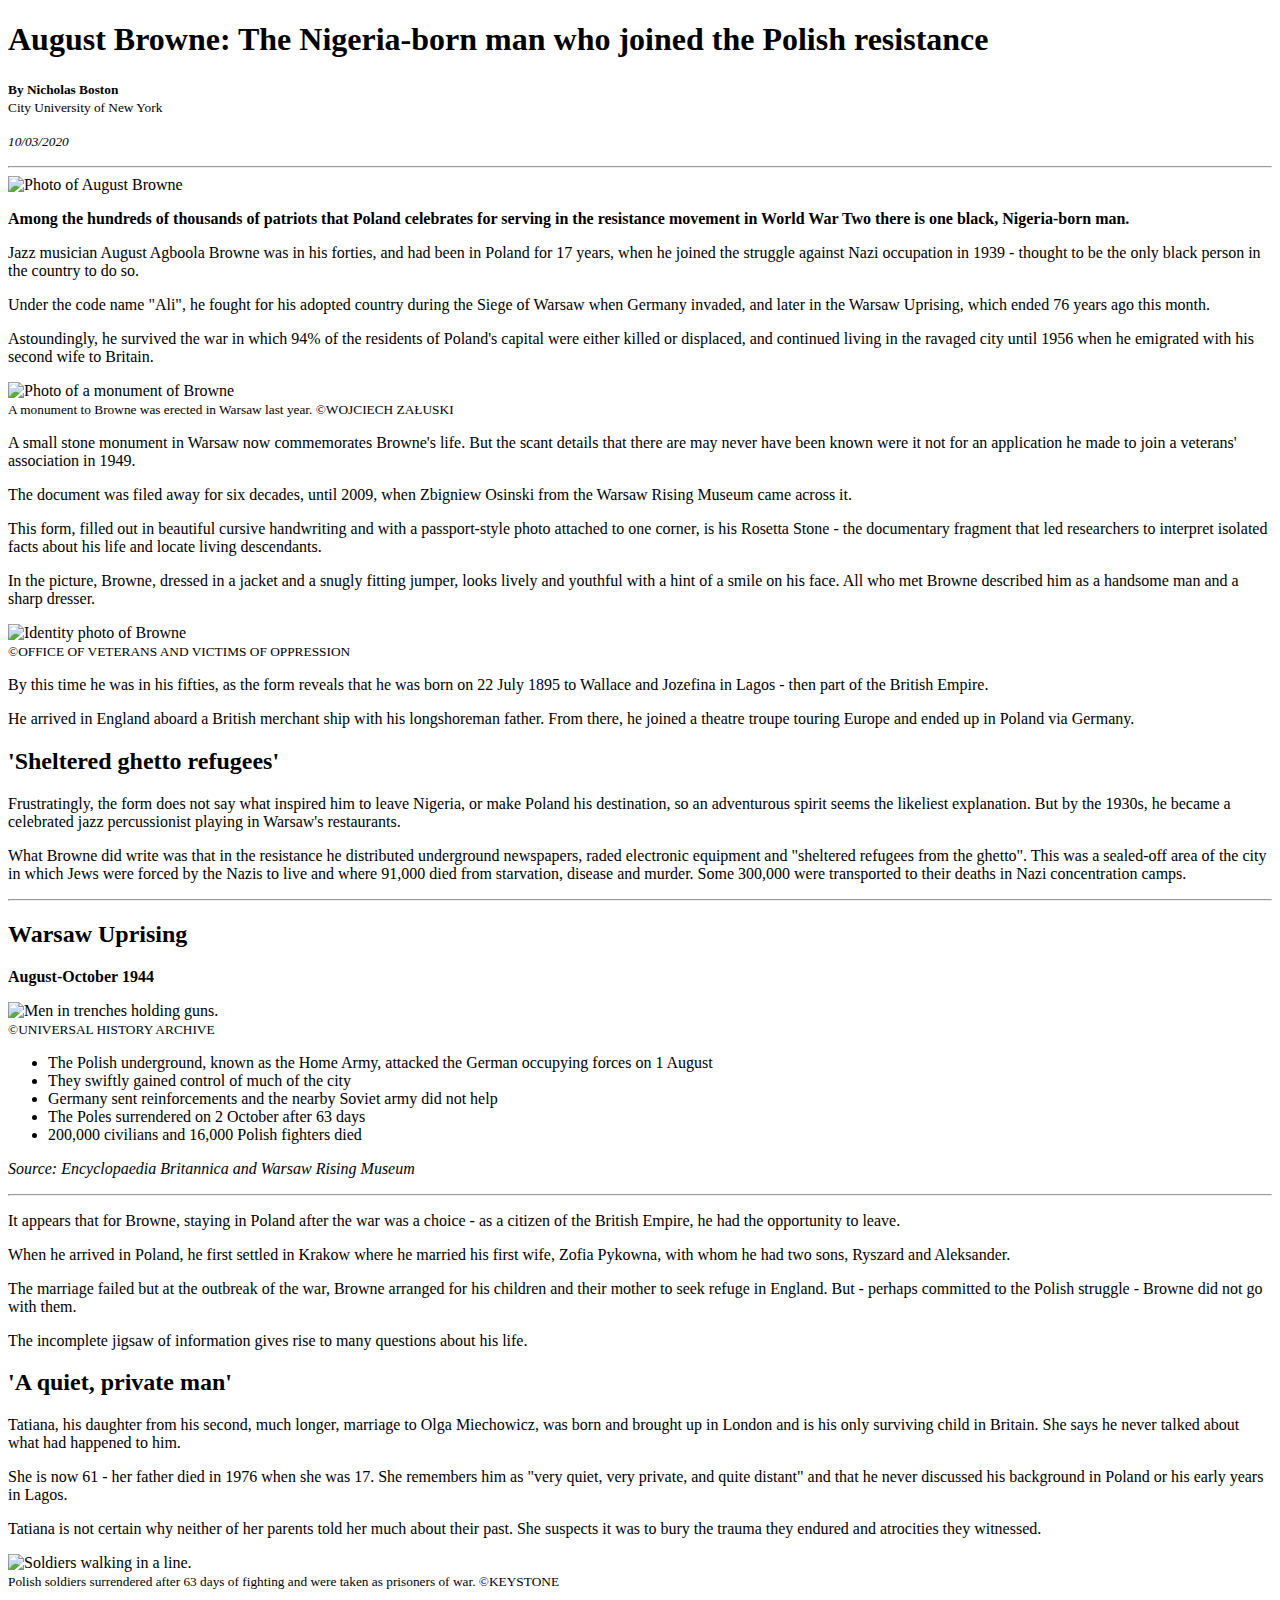
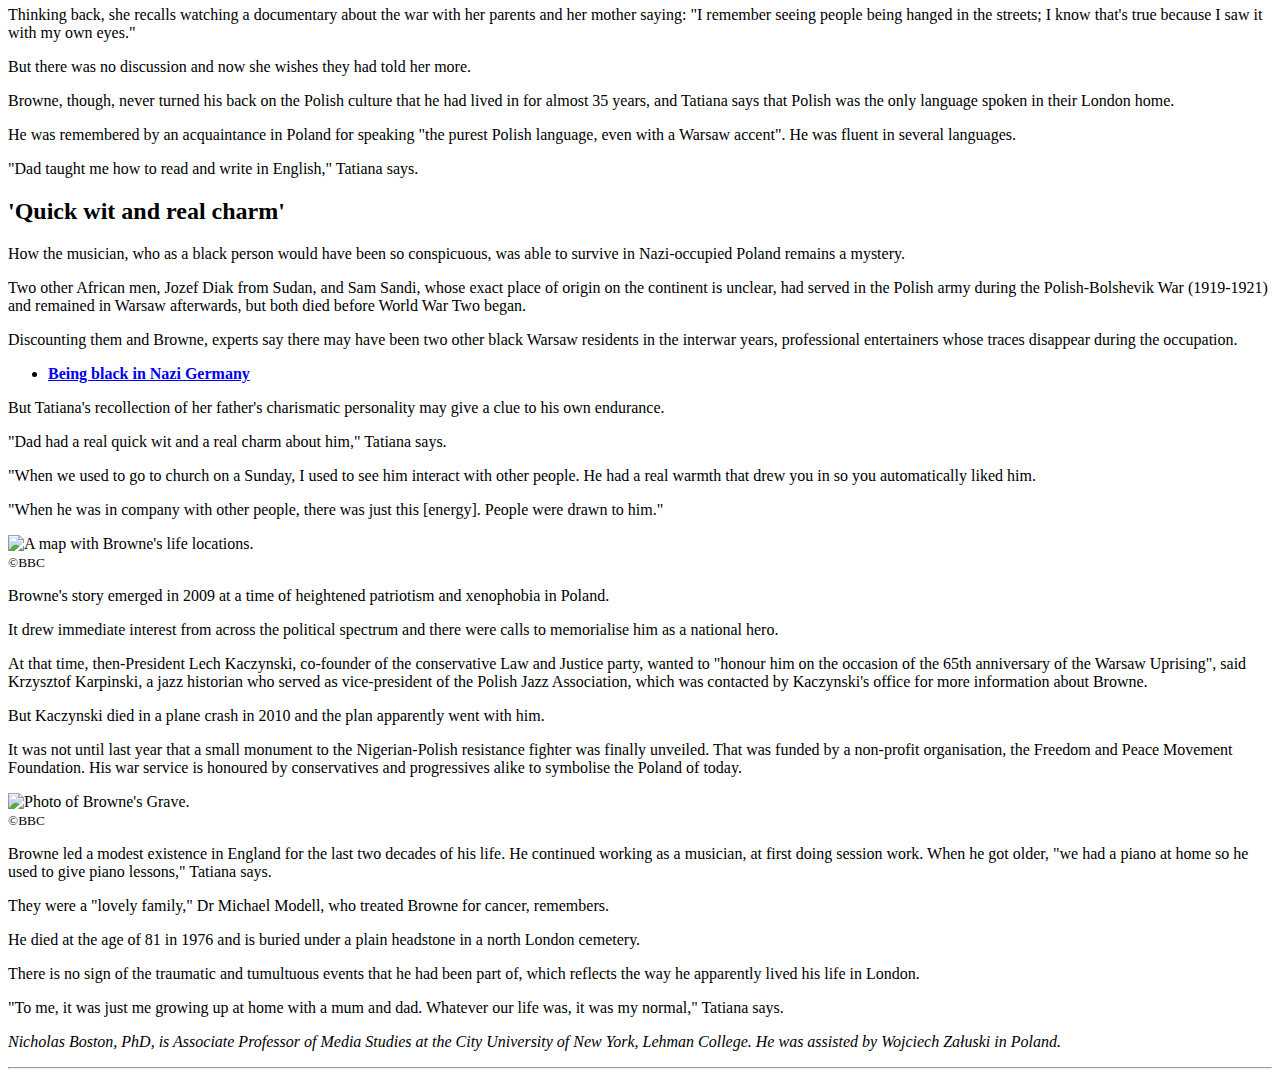
==== index.html @ f8c53f20 "Date added, indentation corrected" ====
<!DOCTYPE html>
<html lang="en">
<head>
    <meta charset="UTF-8">
    <meta name="viewport" content="width=device-width, initial-scale=1.0">
    <title>August Browne: The Nigeria-born man who joined the Polish resistance</title>
    <!--News Link: https://www.bbc.com/news/world-africa-54337607 -->
</head>
<body>
    <div>
        <h1>August Browne: The Nigeria-born man who joined the Polish resistance</h1>
        <small><b>By Nicholas Boston</b></small><br>
        <small>City University of New York</small>
        <p><small><i>10/03/2020</i></small></p>
    </div>
    <hr>
    <div>
        <img src="https://ichef.bbci.co.uk/news/800/cpsprodpb/BF1A/production/_114722984_brownesuit.jpg" alt="Photo of August Browne">
        <p><b>Among the hundreds of thousands of patriots that Poland celebrates for serving in the resistance
            movement in World War Two there is one black, Nigeria-born man.</b></p>
        <p>Jazz musician August Agboola Browne was in his forties, and had been in Poland for 17 years, 
            when he joined the struggle against Nazi occupation in 1939 - thought to be the only black person 
            in the country to do so.</p>
        <p>Under the code name "Ali", he fought for his adopted country during the Siege of Warsaw when 
            Germany invaded, and later in the Warsaw Uprising, which ended 76 years ago this month.</p>
        <p>Astoundingly, he survived the war in which 94% of the residents of Poland's capital were either 
            killed or displaced, and continued living in the ravaged city until 1956 when he emigrated with 
            his second wife to Britain.</p>
        <img src="https://ichef.bbci.co.uk/news/800/cpsprodpb/8626/production/_114724343_monument.jpg" alt="Photo of a monument of Browne"><br>
        <small>A monument to Browne was erected in Warsaw last year. &copy;WOJCIECH ZAŁUSKI</small>
        <p>A small stone monument in Warsaw now commemorates Browne's life. But the scant details that 
            there are may never have been known were it not for an application he made to join a veterans' 
            association in 1949.</p>
        <p>The document was filed away for six decades, until 2009, when Zbigniew Osinski from the Warsaw 
            Rising Museum came across it.</p>
        <p>This form, filled out in beautiful cursive handwriting and with a passport-style photo attached 
            to one corner, is his Rosetta Stone - the documentary fragment that led researchers to 
            interpret isolated facts about his life and locate living descendants.</p>
        <p>In the picture, Browne, dressed in a jacket and a snugly fitting jumper, looks lively and 
            youthful with a hint of a smile on his face. All who met Browne described him as a handsome 
            man and a sharp dresser.</p>
        <img src="https://ichef.bbci.co.uk/news/800/cpsprodpb/26C2/production/_114722990_bookercomp2.jpg" alt="Identity photo of Browne"><br>
        <small>&copy;OFFICE OF VETERANS AND VICTIMS OF OPPRESSION</small>
        <p>By this time he was in his fifties, as the form reveals that he was born on 22 July 1895 
            to Wallace and Jozefina in Lagos - then part of the British Empire.</p>
        <p>He arrived in England aboard a British merchant ship with his longshoreman father. From there, 
            he joined a theatre troupe touring Europe and ended up in Poland via Germany.</p>
    </div>
    <div>
        <h2>'Sheltered ghetto refugees'</h2>
        <p>Frustratingly, the form does not say what inspired him to leave Nigeria, or make Poland 
            his destination, so an adventurous spirit seems the likeliest explanation. But by the 1930s, 
            he became a celebrated jazz percussionist playing in Warsaw's restaurants.</p>
        <p>What Browne did write was that in the resistance he distributed underground newspapers, 
            raded electronic equipment and "sheltered refugees from the ghetto". This was a sealed-off 
            area of the city in which Jews were forced by the Nazis to live and where 91,000 died from 
            starvation, disease and murder. Some 300,000 were transported to their deaths in Nazi 
            concentration camps.</p>
        <hr>
        <div>
            <h2>Warsaw Uprising</h2>
            <p><b>August-October 1944</b></p>
            <img src="https://ichef.bbci.co.uk/news/800/cpsprodpb/FB56/production/_114724346_gettyimages-590677261.jpg" alt="Men in trenches holding guns."><br>
            <small>&copy;UNIVERSAL HISTORY ARCHIVE</small>
            <ul>
                <li>The Polish underground, known as the Home Army, attacked the German occupying forces on 1 August</li>
                <li>They swiftly gained control of much of the city</li>
                <li>Germany sent reinforcements and the nearby Soviet army did not help</li>
                <li>The Poles surrendered on 2 October after 63 days</li>
                <li>200,000 civilians and 16,000 Polish fighters died</li>
            </ul>
            <p><i>Source: Encyclopaedia Britannica and Warsaw Rising Museum</i></p>
        </div>
        <hr>
        <p>It appears that for Browne, staying in Poland after the war was a choice - as a citizen of 
            the British Empire, he had the opportunity to leave.</p>
        <p>When he arrived in Poland, he first settled in Krakow where he married his first wife, 
            Zofia Pykowna, with whom he had two sons, Ryszard and Aleksander.</p>
        <p>The marriage failed but at the outbreak of the war, Browne arranged for his children and 
            their mother to seek refuge in England. But - perhaps committed to the Polish struggle - 
            Browne did not go with them.</p>
        <p>The incomplete jigsaw of information gives rise to many questions about his life.</p>
    </div>
    <div>
        <h2>'A quiet, private man'</h2>
        <p>Tatiana, his daughter from his second, much longer, marriage to Olga Miechowicz, was born 
            and brought up in London and is his only surviving child in Britain. She says he never 
            talked about what had happened to him.</p>
        <p>She is now 61 - her father died in 1976 when she was 17. She remembers him as "very quiet, 
            very private, and quite distant" and that he never discussed his background in Poland or 
            his early years in Lagos.</p>
        <p>Tatiana is not certain why neither of her parents told her much about their past. She 
            suspects it was to bury the trauma they endured and atrocities they witnessed.</p>
        <img src="https://ichef.bbci.co.uk/news/800/cpsprodpb/8AB4/production/_114680553_gettyimages-3276496.jpg" alt="Soldiers walking in a line."><br>
        <small>Polish soldiers surrendered after 63 days of fighting and were taken as prisoners of war. &copy;KEYSTONE</small>
        <p>Thinking back, she recalls watching a documentary about the war with her parents and her 
            mother saying: "I remember seeing people being hanged in the streets; I know that's true 
            because I saw it with my own eyes."</p>
        <p>But there was no discussion and now she wishes they had told her more.</p>
        <p>Browne, though, never turned his back on the Polish culture that he had lived in for almost 
            35 years, and Tatiana says that Polish was the only language spoken in their London home.</p>
        <p>He was remembered by an acquaintance in Poland for speaking "the purest Polish language, even 
            with a Warsaw accent". He was fluent in several languages.</p>
        <p>"Dad taught me how to read and write in English," Tatiana says.</p>
    </div>
    <div>
        <h2>'Quick wit and real charm'</h2>
        <p>How the musician, who as a black person would have been so conspicuous, was able to survive in 
            Nazi-occupied Poland remains a mystery.</p>
        <p>Two other African men, Jozef Diak from Sudan, and Sam Sandi, whose exact place of origin on 
            the continent is unclear, had served in the Polish army during the Polish-Bolshevik War 
            (1919-1921) and remained in Warsaw afterwards, but both died before World War Two began.</p>
        <p>Discounting them and Browne, experts say there may have been two other black Warsaw 
            residents in the interwar years, professional entertainers whose traces disappear during 
            the occupation.</p>
        <ul>
            <li><a href="https://www.bbc.co.uk/news/world-africa-48273570" target="_blank"><b>Being black in Nazi Germany</b></a></li>
        </ul>
        <p>But Tatiana's recollection of her father's charismatic personality may give a clue to his 
            own endurance.</p>
        <p>"Dad had a real quick wit and a real charm about him," Tatiana says.</p>
        <p>"When we used to go to church on a Sunday, I used to see him interact with other people. 
            He had a real warmth that drew you in so you automatically liked him.</p>
        <p>"When he was in company with other people, there was just this [energy]. People were 
            drawn to him."</p>
        <img src="https://ichef.bbci.co.uk/news/800/cpsprodpb/A7D2/production/_114726924_august_agboola_640-nc.png" alt="A map with Browne's life locations."><br>
        <small>&copy;BBC</small>
        <p>Browne's story emerged in 2009 at a time of heightened patriotism and xenophobia in Poland.</p>
        <p>It drew immediate interest from across the political spectrum and there were calls to 
            memorialise him as a national hero.</p>
        <p>At that time, then-President Lech Kaczynski, co-founder of the conservative Law and Justice 
            party, wanted to "honour him on the occasion of the 65th anniversary of the Warsaw Uprising", 
            said Krzysztof Karpinski, a jazz historian who served as vice-president of the Polish Jazz 
            Association, which was contacted by Kaczynski's office for more information about Browne.</p>
        <p>But Kaczynski died in a plane crash in 2010 and the plan apparently went with him.</p>
        <p>It was not until last year that a small monument to the Nigerian-Polish resistance fighter 
            was finally unveiled. That was funded by a non-profit organisation, the Freedom and Peace 
            Movement Foundation. His war service is honoured by conservatives and progressives alike to 
            symbolise the Poland of today.</p>
        <img src="https://ichef.bbci.co.uk/news/800/cpsprodpb/14976/production/_114724348_20200930_111201.jpg" alt="Photo of Browne's Grave."><br>
        <small>&copy;BBC</small>
        <p>Browne led a modest existence in England for the last two decades of his life. He continued 
            working as a musician, at first doing session work. When he got older, "we had a piano at 
            home so he used to give piano lessons," Tatiana says.</p>
        <p>They were a "lovely family," Dr Michael Modell, who treated Browne for cancer, remembers.</p>
        <p>He died at the age of 81 in 1976 and is buried under a plain headstone in a north London 
            cemetery.</p>
        <p>There is no sign of the traumatic and tumultuous events that he had been part of, which 
            reflects the way he apparently lived his life in London.</p>
        <p>"To me, it was just me growing up at home with a mum and dad. Whatever our life was, 
            it was my normal," Tatiana says.</p>
    </div>
    <div>
        <p><i>Nicholas Boston, PhD, is Associate Professor of Media Studies at the City University of 
            New York, Lehman College. He was assisted by Wojciech Załuski in Poland.</i></p>
    </div>
    <hr>
</body>
</html>
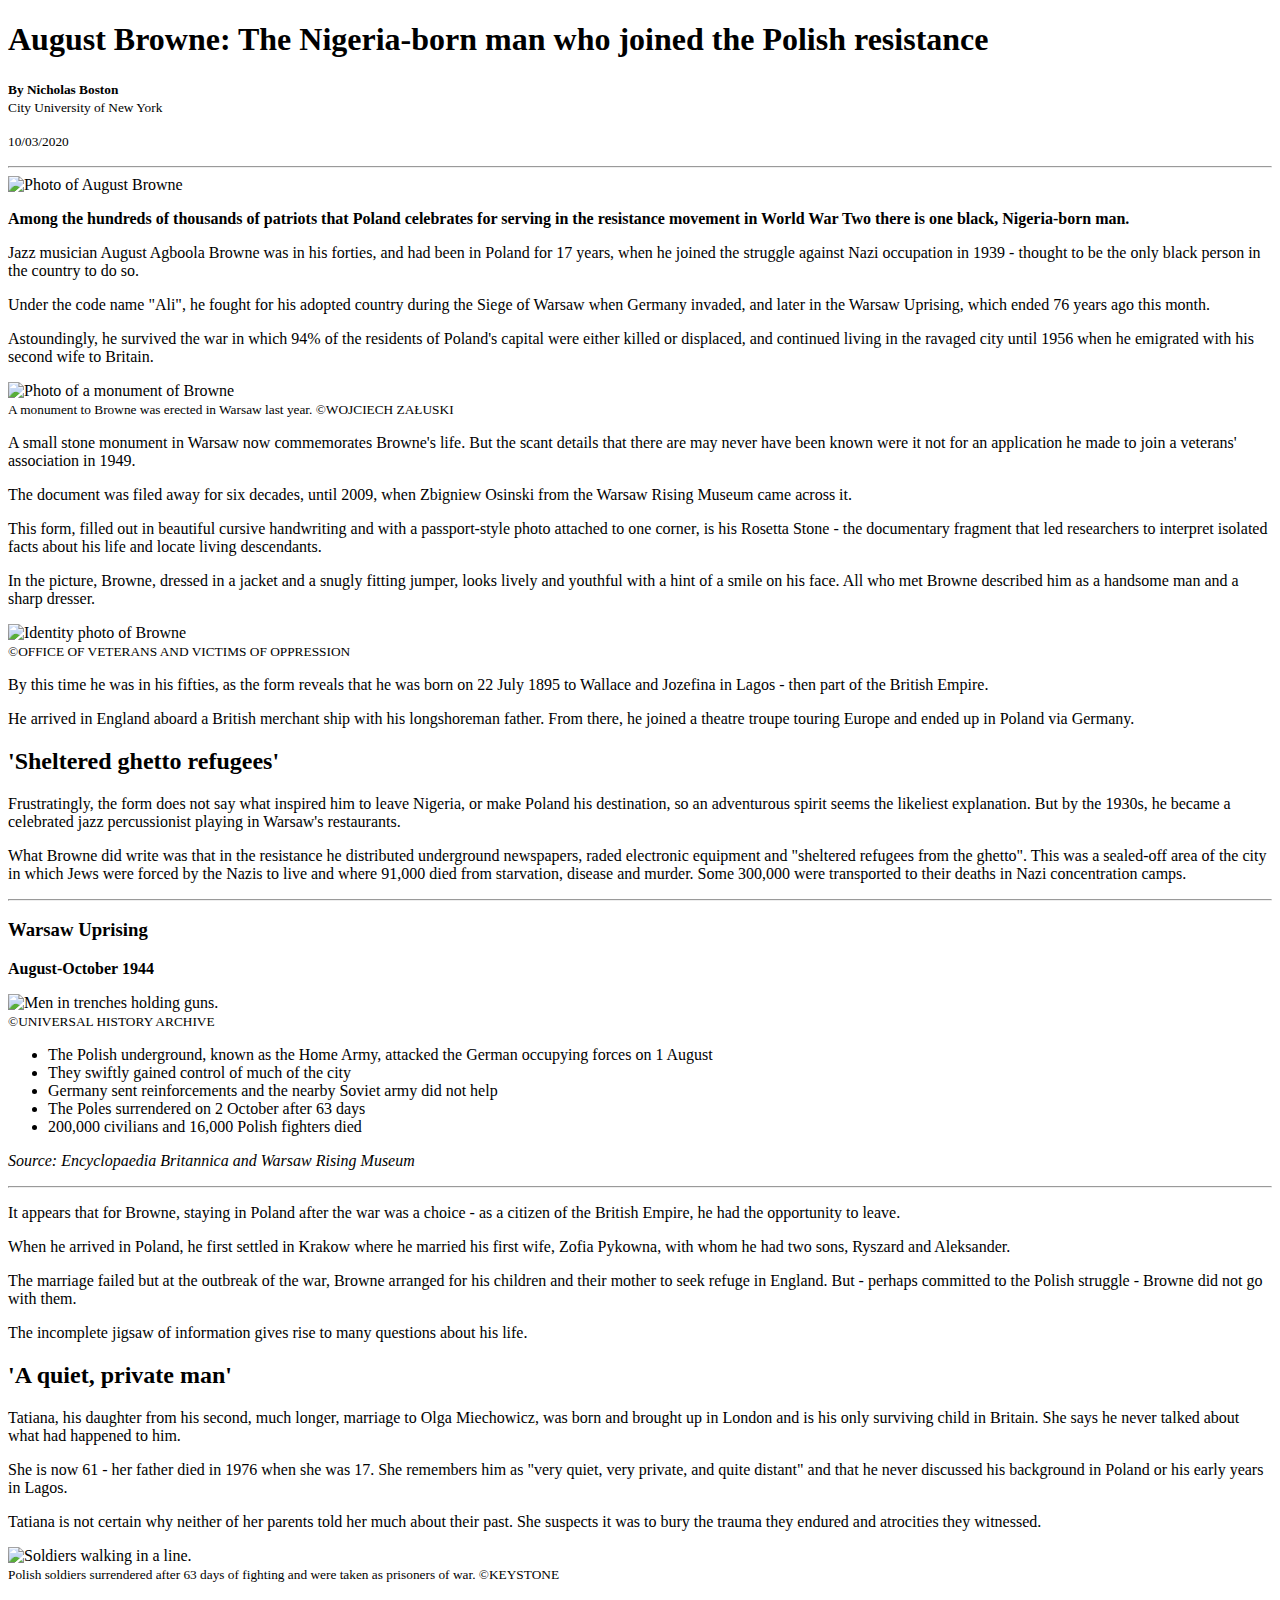
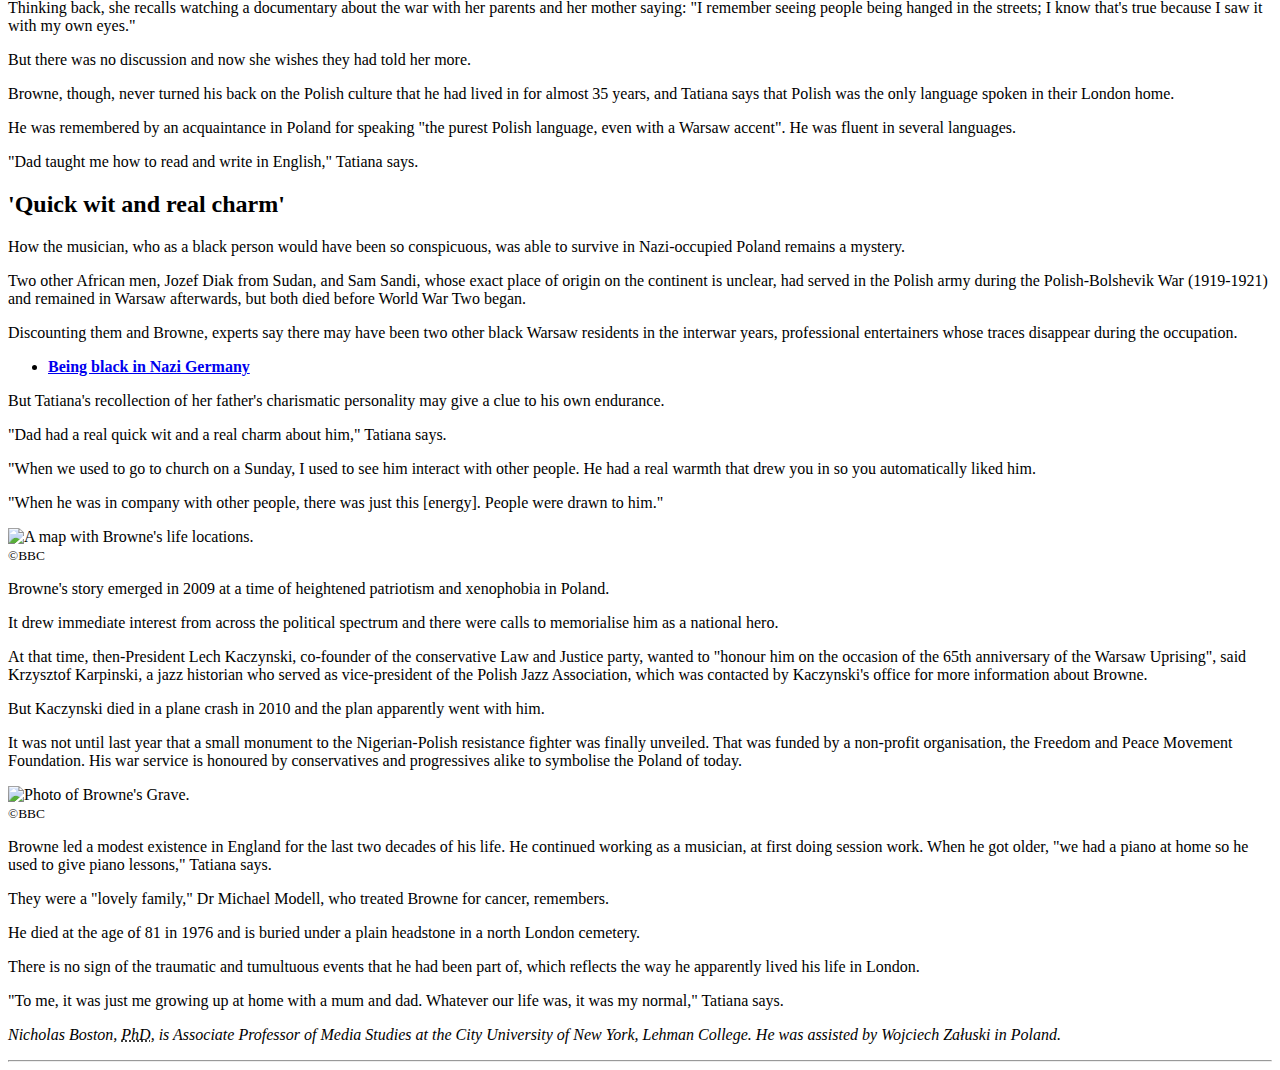
==== commit 2cf09c57: "PhD abbr added" ====
--- a/index.html
+++ b/index.html
@@ -11,7 +11,7 @@
         <h1>August Browne: The Nigeria-born man who joined the Polish resistance</h1>
         <small><b>By Nicholas Boston</b></small><br>
         <small>City University of New York</small>
-        <p><small><i>10/03/2020</i></small></p>
+        <p><small>10/03/2020</small></p>
     </div>
     <hr>
     <div>
@@ -58,7 +58,7 @@
             concentration camps.</p>
         <hr>
         <div>
-            <h2>Warsaw Uprising</h2>
+            <h3>Warsaw Uprising</h3>
             <p><b>August-October 1944</b></p>
             <img src="https://ichef.bbci.co.uk/news/800/cpsprodpb/FB56/production/_114724346_gettyimages-590677261.jpg" alt="Men in trenches holding guns."><br>
             <small>&copy;UNIVERSAL HISTORY ARCHIVE</small>
@@ -151,8 +151,9 @@
             it was my normal," Tatiana says.</p>
     </div>
     <div>
-        <p><i>Nicholas Boston, PhD, is Associate Professor of Media Studies at the City University of 
-            New York, Lehman College. He was assisted by Wojciech Załuski in Poland.</i></p>
+        <p><i>Nicholas Boston, <abbr title="Doctor of Philosophy">PhD</abbr>, is Associate Professor 
+            of Media Studies at the City University of New York, Lehman College. He was assisted by 
+            Wojciech Załuski in Poland.</i></p>
     </div>
     <hr>
 </body>
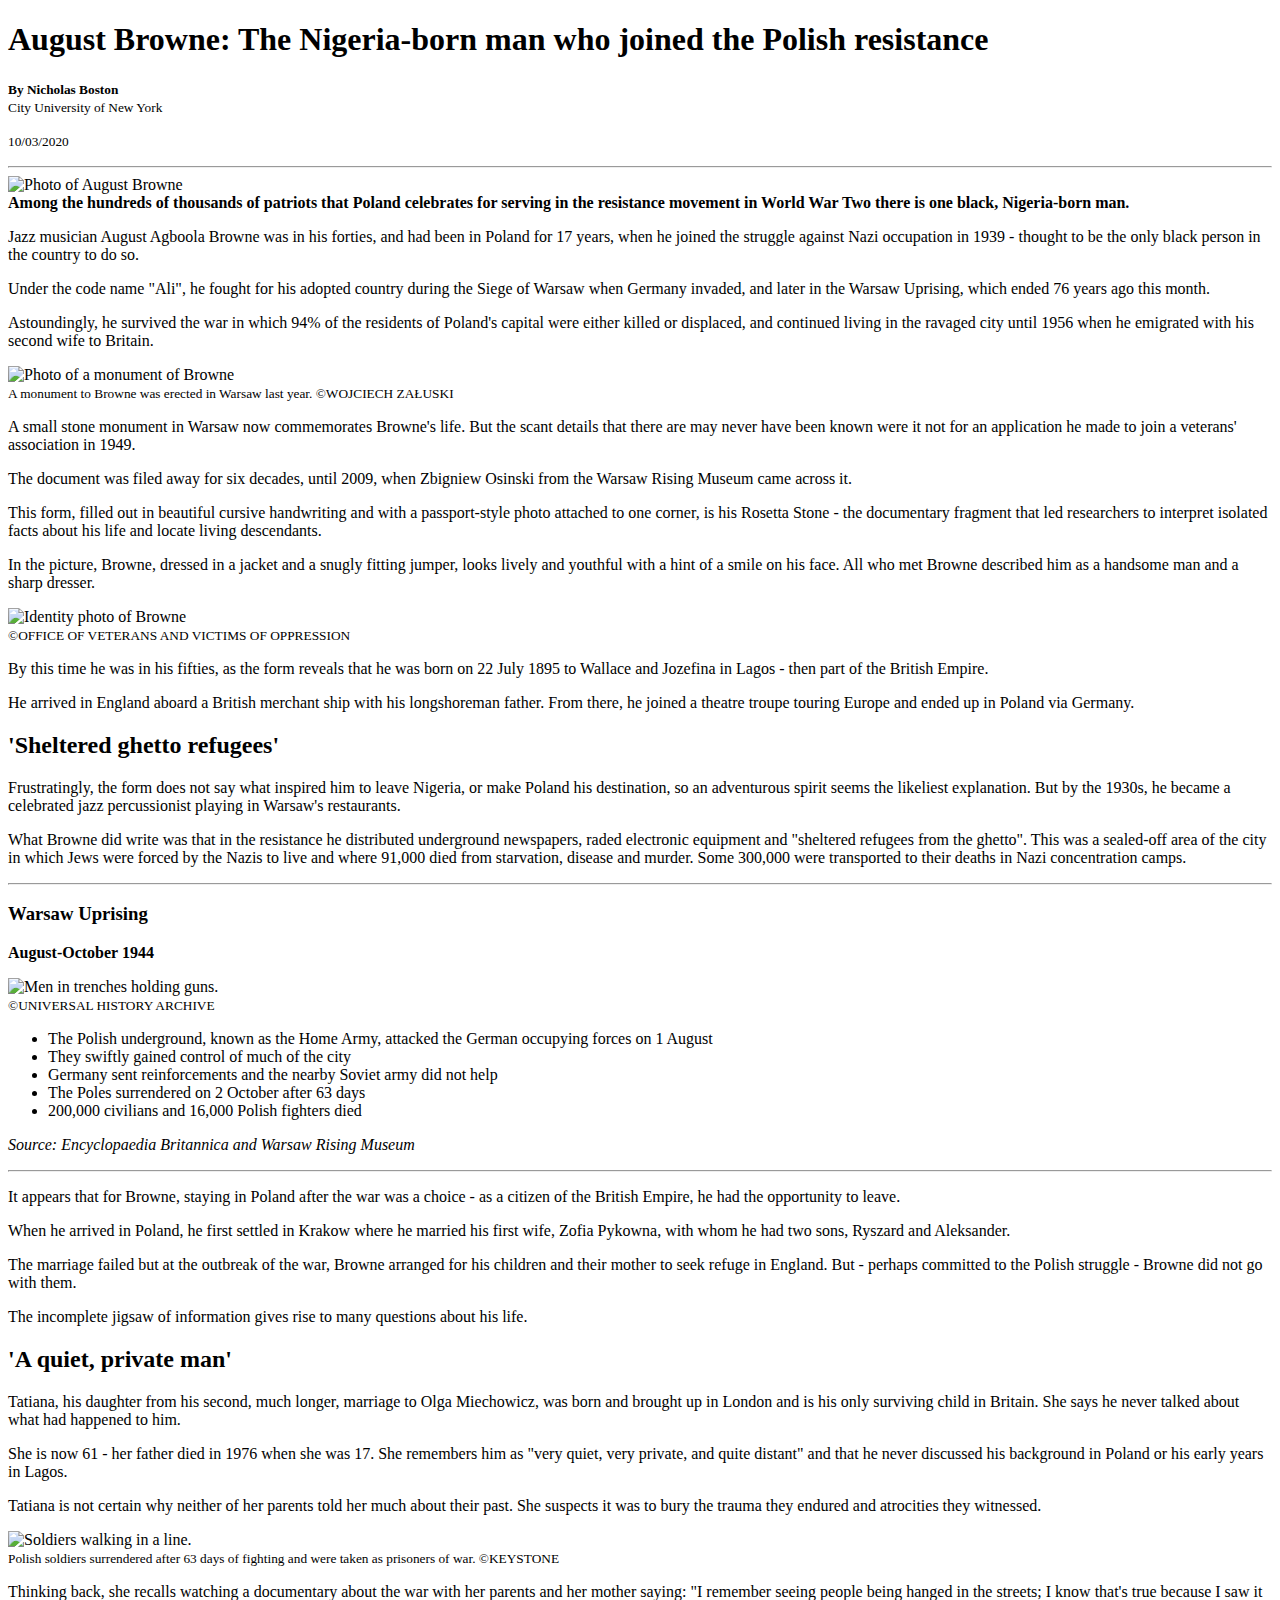
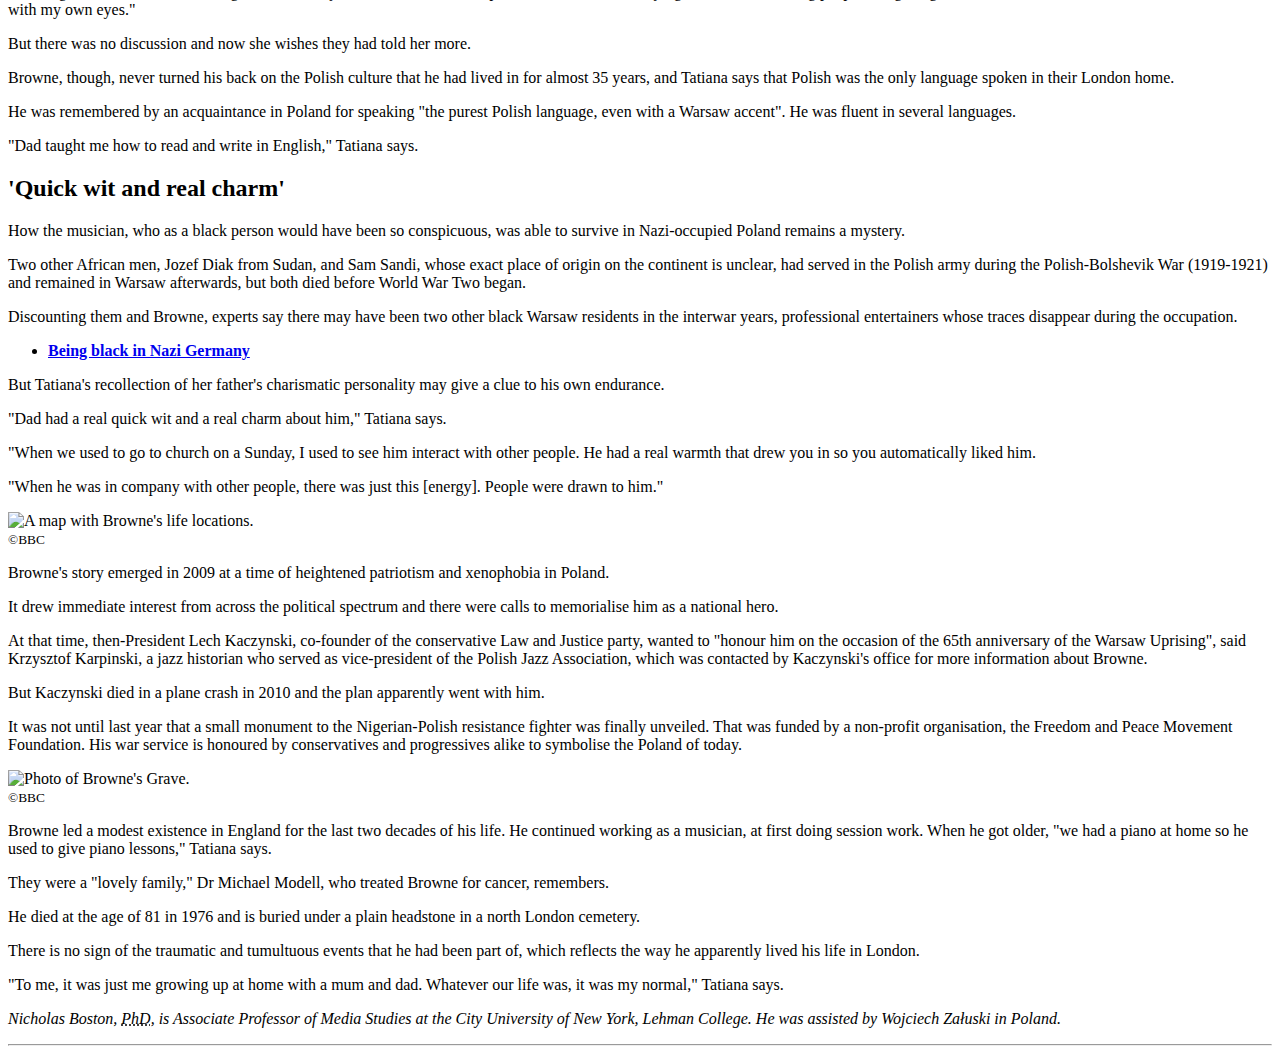
==== commit 51bfd958: "Changed first p for strong" ====
--- a/index.html
+++ b/index.html
@@ -15,9 +15,9 @@
     </div>
     <hr>
     <div>
-        <img src="https://ichef.bbci.co.uk/news/800/cpsprodpb/BF1A/production/_114722984_brownesuit.jpg" alt="Photo of August Browne">
-        <p><b>Among the hundreds of thousands of patriots that Poland celebrates for serving in the resistance
-            movement in World War Two there is one black, Nigeria-born man.</b></p>
+        <img src="https://ichef.bbci.co.uk/news/800/cpsprodpb/BF1A/production/_114722984_brownesuit.jpg" alt="Photo of August Browne"><br>
+        <strong>Among the hundreds of thousands of patriots that Poland celebrates for serving in the 
+            resistance movement in World War Two there is one black, Nigeria-born man.</strong>
         <p>Jazz musician August Agboola Browne was in his forties, and had been in Poland for 17 years, 
             when he joined the struggle against Nazi occupation in 1939 - thought to be the only black person 
             in the country to do so.</p>
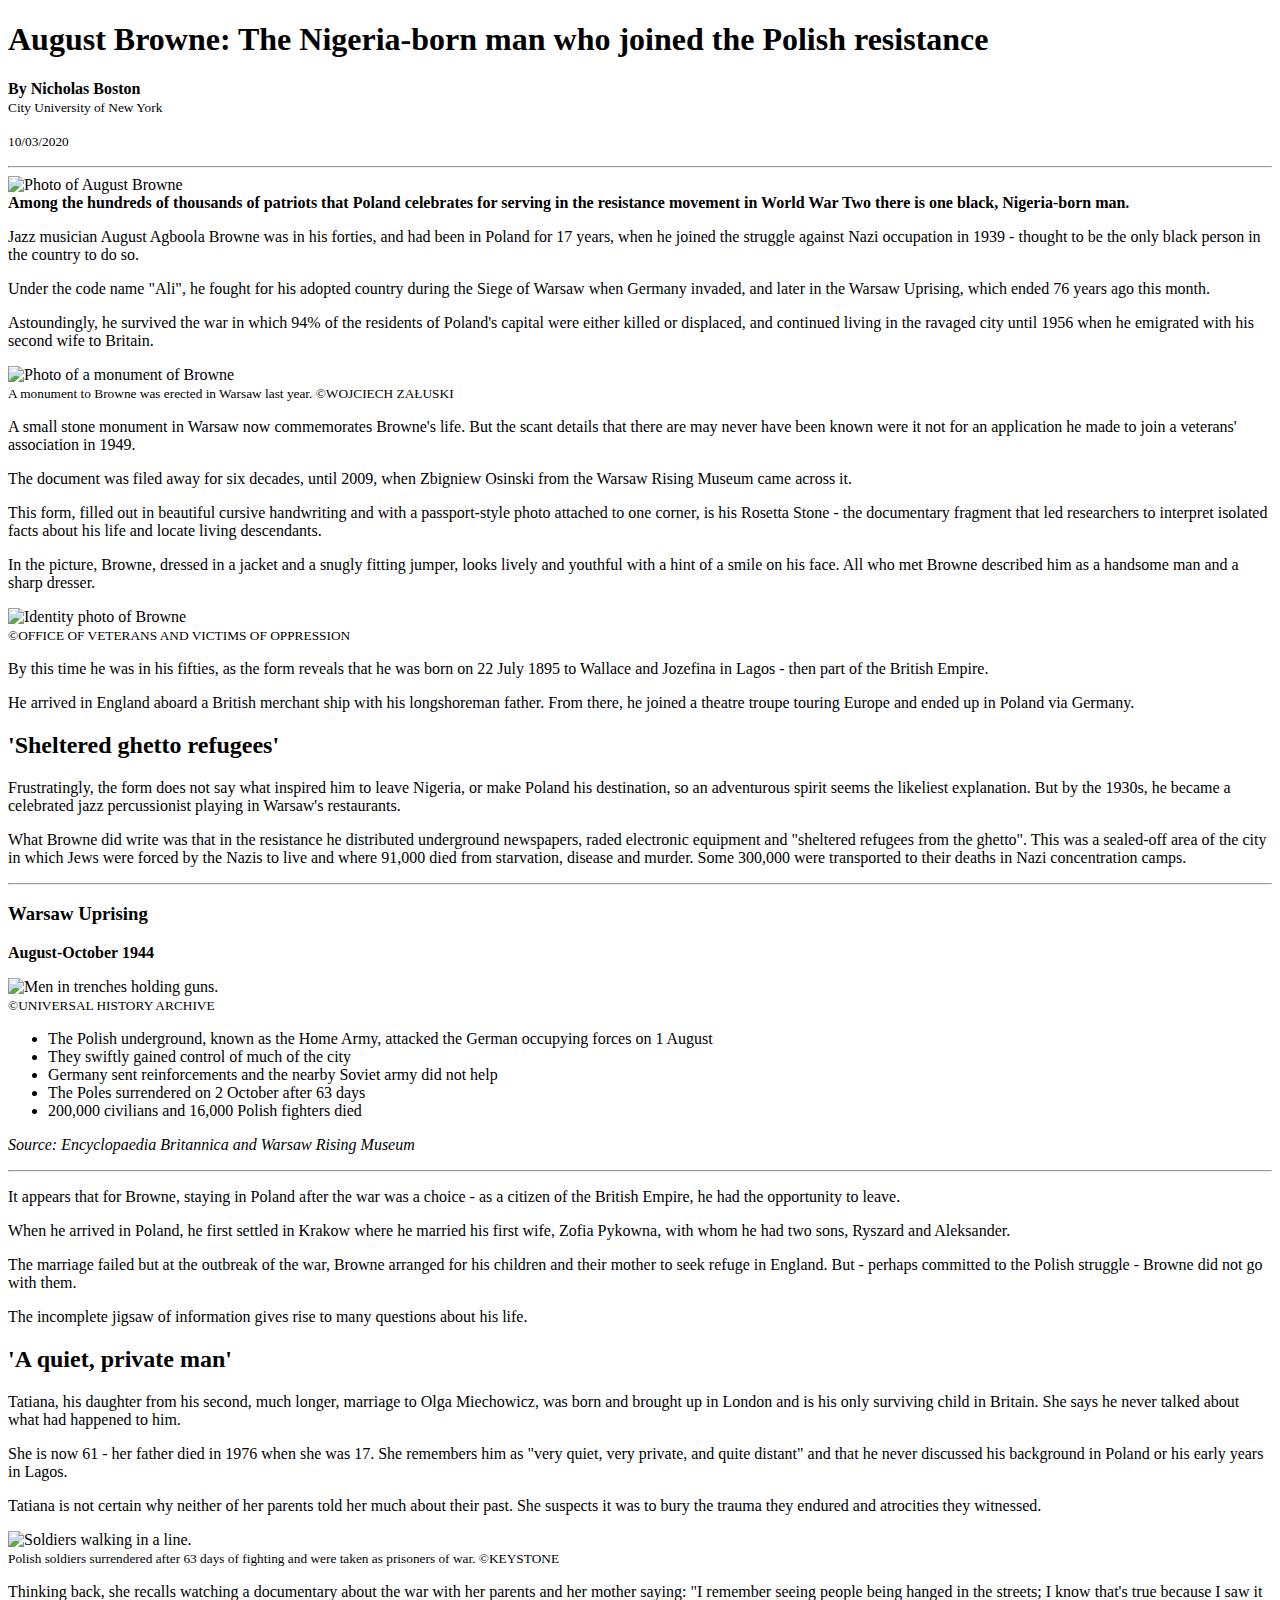
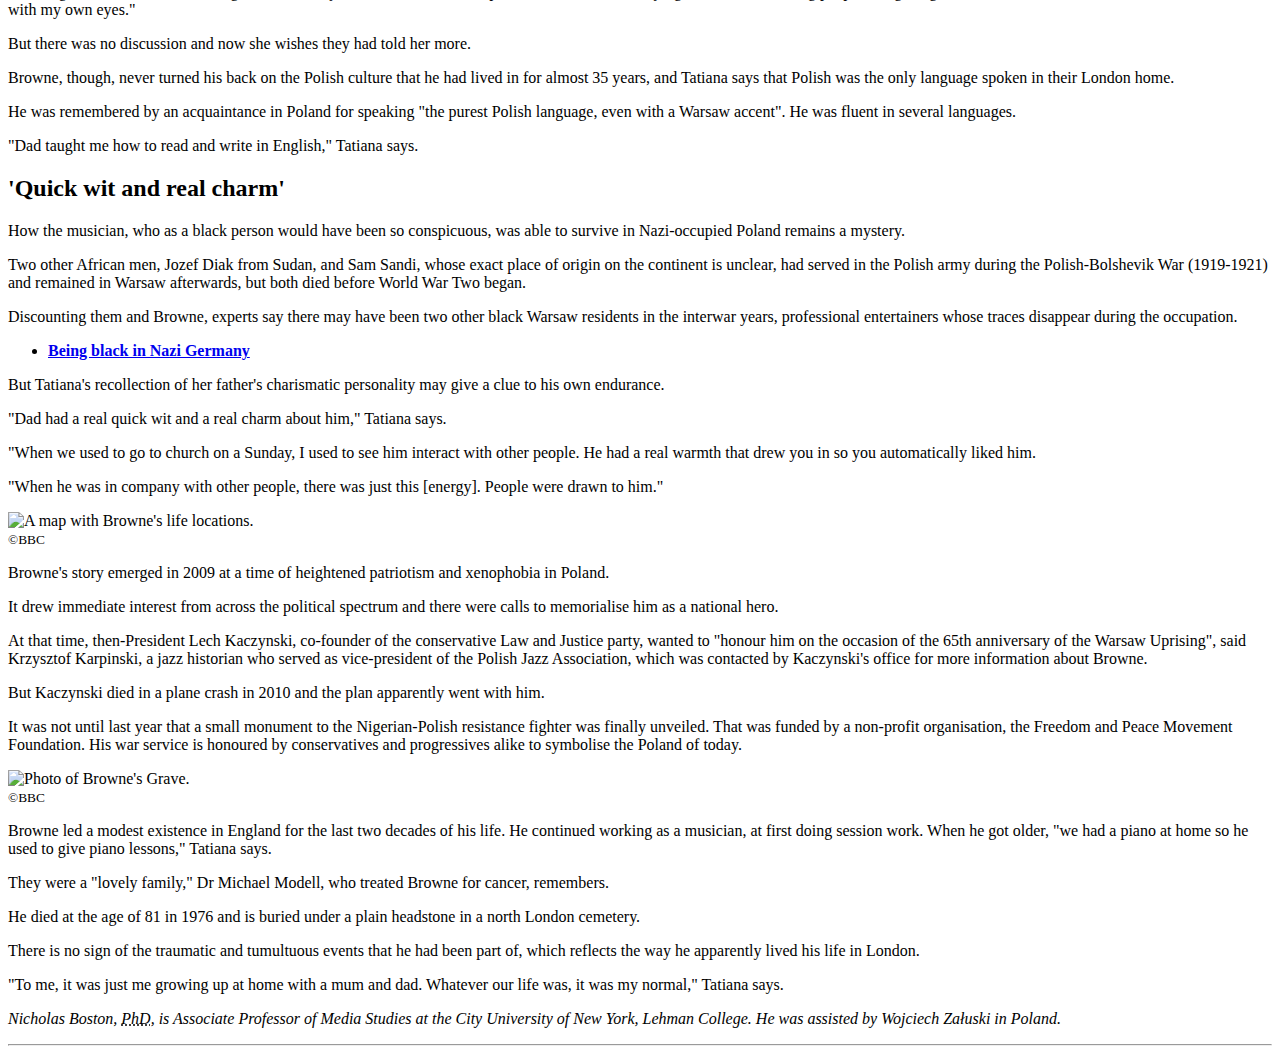
==== commit f05bfff9: "Indentation corrected" ====
--- a/index.html
+++ b/index.html
@@ -7,154 +7,156 @@
     <!--News Link: https://www.bbc.com/news/world-africa-54337607 -->
 </head>
 <body>
-    <div>
-        <h1>August Browne: The Nigeria-born man who joined the Polish resistance</h1>
-        <small><b>By Nicholas Boston</b></small><br>
-        <small>City University of New York</small>
-        <p><small>10/03/2020</small></p>
-    </div>
-    <hr>
-    <div>
-        <img src="https://ichef.bbci.co.uk/news/800/cpsprodpb/BF1A/production/_114722984_brownesuit.jpg" alt="Photo of August Browne"><br>
-        <strong>Among the hundreds of thousands of patriots that Poland celebrates for serving in the 
-            resistance movement in World War Two there is one black, Nigeria-born man.</strong>
-        <p>Jazz musician August Agboola Browne was in his forties, and had been in Poland for 17 years, 
-            when he joined the struggle against Nazi occupation in 1939 - thought to be the only black person 
-            in the country to do so.</p>
-        <p>Under the code name "Ali", he fought for his adopted country during the Siege of Warsaw when 
-            Germany invaded, and later in the Warsaw Uprising, which ended 76 years ago this month.</p>
-        <p>Astoundingly, he survived the war in which 94% of the residents of Poland's capital were either 
-            killed or displaced, and continued living in the ravaged city until 1956 when he emigrated with 
-            his second wife to Britain.</p>
-        <img src="https://ichef.bbci.co.uk/news/800/cpsprodpb/8626/production/_114724343_monument.jpg" alt="Photo of a monument of Browne"><br>
-        <small>A monument to Browne was erected in Warsaw last year. &copy;WOJCIECH ZAŁUSKI</small>
-        <p>A small stone monument in Warsaw now commemorates Browne's life. But the scant details that 
-            there are may never have been known were it not for an application he made to join a veterans' 
-            association in 1949.</p>
-        <p>The document was filed away for six decades, until 2009, when Zbigniew Osinski from the Warsaw 
-            Rising Museum came across it.</p>
-        <p>This form, filled out in beautiful cursive handwriting and with a passport-style photo attached 
-            to one corner, is his Rosetta Stone - the documentary fragment that led researchers to 
-            interpret isolated facts about his life and locate living descendants.</p>
-        <p>In the picture, Browne, dressed in a jacket and a snugly fitting jumper, looks lively and 
-            youthful with a hint of a smile on his face. All who met Browne described him as a handsome 
-            man and a sharp dresser.</p>
-        <img src="https://ichef.bbci.co.uk/news/800/cpsprodpb/26C2/production/_114722990_bookercomp2.jpg" alt="Identity photo of Browne"><br>
-        <small>&copy;OFFICE OF VETERANS AND VICTIMS OF OPPRESSION</small>
-        <p>By this time he was in his fifties, as the form reveals that he was born on 22 July 1895 
-            to Wallace and Jozefina in Lagos - then part of the British Empire.</p>
-        <p>He arrived in England aboard a British merchant ship with his longshoreman father. From there, 
-            he joined a theatre troupe touring Europe and ended up in Poland via Germany.</p>
-    </div>
-    <div>
-        <h2>'Sheltered ghetto refugees'</h2>
-        <p>Frustratingly, the form does not say what inspired him to leave Nigeria, or make Poland 
-            his destination, so an adventurous spirit seems the likeliest explanation. But by the 1930s, 
-            he became a celebrated jazz percussionist playing in Warsaw's restaurants.</p>
-        <p>What Browne did write was that in the resistance he distributed underground newspapers, 
-            raded electronic equipment and "sheltered refugees from the ghetto". This was a sealed-off 
-            area of the city in which Jews were forced by the Nazis to live and where 91,000 died from 
-            starvation, disease and murder. Some 300,000 were transported to their deaths in Nazi 
-            concentration camps.</p>
+    <article>
+        <header>
+            <h1>August Browne: The Nigeria-born man who joined the Polish resistance</h1>
+            <strong>By Nicholas Boston</strong><br>
+            <small>City University of New York</small>
+            <time><p><small>10/03/2020</small></p></time>
+        </header>
         <hr>
         <div>
-            <h3>Warsaw Uprising</h3>
-            <p><b>August-October 1944</b></p>
-            <img src="https://ichef.bbci.co.uk/news/800/cpsprodpb/FB56/production/_114724346_gettyimages-590677261.jpg" alt="Men in trenches holding guns."><br>
-            <small>&copy;UNIVERSAL HISTORY ARCHIVE</small>
+            <img src="https://ichef.bbci.co.uk/news/800/cpsprodpb/BF1A/production/_114722984_brownesuit.jpg" alt="Photo of August Browne"><br>
+            <strong>Among the hundreds of thousands of patriots that Poland celebrates for serving in the 
+                resistance movement in World War Two there is one black, Nigeria-born man.</strong>
+            <p>Jazz musician August Agboola Browne was in his forties, and had been in Poland for 17 years, 
+                when he joined the struggle against Nazi occupation in 1939 - thought to be the only black 
+                person in the country to do so.</p>
+            <p>Under the code name "Ali", he fought for his adopted country during the Siege of Warsaw when 
+                Germany invaded, and later in the Warsaw Uprising, which ended 76 years ago this month.</p>
+            <p>Astoundingly, he survived the war in which 94% of the residents of Poland's capital were 
+                either killed or displaced, and continued living in the ravaged city until 1956 when he 
+                emigrated with his second wife to Britain.</p>
+            <img src="https://ichef.bbci.co.uk/news/800/cpsprodpb/8626/production/_114724343_monument.jpg" alt="Photo of a monument of Browne"><br>
+            <small>A monument to Browne was erected in Warsaw last year. &copy;WOJCIECH ZAŁUSKI</small>
+            <p>A small stone monument in Warsaw now commemorates Browne's life. But the scant details that 
+                there are may never have been known were it not for an application he made to join a veterans' 
+                association in 1949.</p>
+            <p>The document was filed away for six decades, until 2009, when Zbigniew Osinski from the Warsaw 
+                Rising Museum came across it.</p>
+            <p>This form, filled out in beautiful cursive handwriting and with a passport-style photo attached 
+                to one corner, is his Rosetta Stone - the documentary fragment that led researchers to 
+                interpret isolated facts about his life and locate living descendants.</p>
+            <p>In the picture, Browne, dressed in a jacket and a snugly fitting jumper, looks lively and 
+                youthful with a hint of a smile on his face. All who met Browne described him as a handsome 
+                man and a sharp dresser.</p>
+            <img src="https://ichef.bbci.co.uk/news/800/cpsprodpb/26C2/production/_114722990_bookercomp2.jpg" alt="Identity photo of Browne"><br>
+            <small>&copy;OFFICE OF VETERANS AND VICTIMS OF OPPRESSION</small>
+            <p>By this time he was in his fifties, as the form reveals that he was born on 22 July 1895 
+                to Wallace and Jozefina in Lagos - then part of the British Empire.</p>
+            <p>He arrived in England aboard a British merchant ship with his longshoreman father. From there, 
+                he joined a theatre troupe touring Europe and ended up in Poland via Germany.</p>
+        </div>
+        <div>
+            <h2>'Sheltered ghetto refugees'</h2>
+            <p>Frustratingly, the form does not say what inspired him to leave Nigeria, or make Poland 
+                his destination, so an adventurous spirit seems the likeliest explanation. But by the 1930s, 
+                he became a celebrated jazz percussionist playing in Warsaw's restaurants.</p>
+            <p>What Browne did write was that in the resistance he distributed underground newspapers, 
+                raded electronic equipment and "sheltered refugees from the ghetto". This was a sealed-off 
+                area of the city in which Jews were forced by the Nazis to live and where 91,000 died from 
+                starvation, disease and murder. Some 300,000 were transported to their deaths in Nazi 
+                concentration camps.</p>
+            <hr>
+            <section>
+                <h3>Warsaw Uprising</h3>
+                <p><b>August-October 1944</b></p>
+                <img src="https://ichef.bbci.co.uk/news/800/cpsprodpb/FB56/production/_114724346_gettyimages-590677261.jpg" alt="Men in trenches holding guns."><br>
+                <small>&copy;UNIVERSAL HISTORY ARCHIVE</small>
+                <ul>
+                    <li>The Polish underground, known as the Home Army, attacked the German occupying forces on 1 August</li>
+                    <li>They swiftly gained control of much of the city</li>
+                    <li>Germany sent reinforcements and the nearby Soviet army did not help</li>
+                    <li>The Poles surrendered on 2 October after 63 days</li>
+                    <li>200,000 civilians and 16,000 Polish fighters died</li>
+                </ul>
+                <p><i>Source: Encyclopaedia Britannica and Warsaw Rising Museum</i></p>
+            </section>
+            <hr>
+            <p>It appears that for Browne, staying in Poland after the war was a choice - as a citizen of 
+                the British Empire, he had the opportunity to leave.</p>
+            <p>When he arrived in Poland, he first settled in Krakow where he married his first wife, 
+                Zofia Pykowna, with whom he had two sons, Ryszard and Aleksander.</p>
+            <p>The marriage failed but at the outbreak of the war, Browne arranged for his children and 
+                their mother to seek refuge in England. But - perhaps committed to the Polish struggle - 
+                Browne did not go with them.</p>
+            <p>The incomplete jigsaw of information gives rise to many questions about his life.</p>
+        </div>
+        <div>
+            <h2>'A quiet, private man'</h2>
+            <p>Tatiana, his daughter from his second, much longer, marriage to Olga Miechowicz, was born 
+                and brought up in London and is his only surviving child in Britain. She says he never 
+                talked about what had happened to him.</p>
+            <p>She is now 61 - her father died in 1976 when she was 17. She remembers him as "very quiet, 
+                very private, and quite distant" and that he never discussed his background in Poland or 
+                his early years in Lagos.</p>
+            <p>Tatiana is not certain why neither of her parents told her much about their past. She 
+                suspects it was to bury the trauma they endured and atrocities they witnessed.</p>
+            <img src="https://ichef.bbci.co.uk/news/800/cpsprodpb/8AB4/production/_114680553_gettyimages-3276496.jpg" alt="Soldiers walking in a line."><br>
+            <small>Polish soldiers surrendered after 63 days of fighting and were taken as prisoners of war. &copy;KEYSTONE</small>
+            <p>Thinking back, she recalls watching a documentary about the war with her parents and her 
+                mother saying: "I remember seeing people being hanged in the streets; I know that's true 
+                because I saw it with my own eyes."</p>
+            <p>But there was no discussion and now she wishes they had told her more.</p>
+            <p>Browne, though, never turned his back on the Polish culture that he had lived in for almost 
+                35 years, and Tatiana says that Polish was the only language spoken in their London home.</p>
+            <p>He was remembered by an acquaintance in Poland for speaking "the purest Polish language, even 
+                with a Warsaw accent". He was fluent in several languages.</p>
+            <p>"Dad taught me how to read and write in English," Tatiana says.</p>
+        </div>
+        <div>
+            <h2>'Quick wit and real charm'</h2>
+            <p>How the musician, who as a black person would have been so conspicuous, was able to survive in 
+                Nazi-occupied Poland remains a mystery.</p>
+            <p>Two other African men, Jozef Diak from Sudan, and Sam Sandi, whose exact place of origin on 
+                the continent is unclear, had served in the Polish army during the Polish-Bolshevik War 
+                (1919-1921) and remained in Warsaw afterwards, but both died before World War Two began.</p>
+            <p>Discounting them and Browne, experts say there may have been two other black Warsaw 
+                residents in the interwar years, professional entertainers whose traces disappear during 
+                the occupation.</p>
             <ul>
-                <li>The Polish underground, known as the Home Army, attacked the German occupying forces on 1 August</li>
-                <li>They swiftly gained control of much of the city</li>
-                <li>Germany sent reinforcements and the nearby Soviet army did not help</li>
-                <li>The Poles surrendered on 2 October after 63 days</li>
-                <li>200,000 civilians and 16,000 Polish fighters died</li>
+                <li><a href="https://www.bbc.co.uk/news/world-africa-48273570" target="_blank"><b>Being black in Nazi Germany</b></a></li>
             </ul>
-            <p><i>Source: Encyclopaedia Britannica and Warsaw Rising Museum</i></p>
+            <p>But Tatiana's recollection of her father's charismatic personality may give a clue to his 
+                own endurance.</p>
+            <p>"Dad had a real quick wit and a real charm about him," Tatiana says.</p>
+            <p>"When we used to go to church on a Sunday, I used to see him interact with other people. 
+                He had a real warmth that drew you in so you automatically liked him.</p>
+            <p>"When he was in company with other people, there was just this [energy]. People were 
+                drawn to him."</p>
+            <img src="https://ichef.bbci.co.uk/news/800/cpsprodpb/A7D2/production/_114726924_august_agboola_640-nc.png" alt="A map with Browne's life locations."><br>
+            <small>&copy;BBC</small>
+            <p>Browne's story emerged in 2009 at a time of heightened patriotism and xenophobia in Poland.</p>
+            <p>It drew immediate interest from across the political spectrum and there were calls to 
+                memorialise him as a national hero.</p>
+            <p>At that time, then-President Lech Kaczynski, co-founder of the conservative Law and Justice 
+                party, wanted to "honour him on the occasion of the 65th anniversary of the Warsaw Uprising", 
+                said Krzysztof Karpinski, a jazz historian who served as vice-president of the Polish Jazz 
+                Association, which was contacted by Kaczynski's office for more information about Browne.</p>
+            <p>But Kaczynski died in a plane crash in 2010 and the plan apparently went with him.</p>
+            <p>It was not until last year that a small monument to the Nigerian-Polish resistance fighter 
+                was finally unveiled. That was funded by a non-profit organisation, the Freedom and Peace 
+                Movement Foundation. His war service is honoured by conservatives and progressives alike to 
+                symbolise the Poland of today.</p>
+            <img src="https://ichef.bbci.co.uk/news/800/cpsprodpb/14976/production/_114724348_20200930_111201.jpg" alt="Photo of Browne's Grave."><br>
+            <small>&copy;BBC</small>
+            <p>Browne led a modest existence in England for the last two decades of his life. He continued 
+                working as a musician, at first doing session work. When he got older, "we had a piano at 
+                home so he used to give piano lessons," Tatiana says.</p>
+            <p>They were a "lovely family," Dr Michael Modell, who treated Browne for cancer, remembers.</p>
+            <p>He died at the age of 81 in 1976 and is buried under a plain headstone in a north London 
+                cemetery.</p>
+            <p>There is no sign of the traumatic and tumultuous events that he had been part of, which 
+                reflects the way he apparently lived his life in London.</p>
+            <p>"To me, it was just me growing up at home with a mum and dad. Whatever our life was, 
+                it was my normal," Tatiana says.</p>
         </div>
+        <footer>
+            <p><i>Nicholas Boston, <abbr title="Doctor of Philosophy">PhD</abbr>, is Associate Professor 
+                of Media Studies at the City University of New York, Lehman College. He was assisted by 
+                Wojciech Załuski in Poland.</i></p>
+        </footer>
         <hr>
-        <p>It appears that for Browne, staying in Poland after the war was a choice - as a citizen of 
-            the British Empire, he had the opportunity to leave.</p>
-        <p>When he arrived in Poland, he first settled in Krakow where he married his first wife, 
-            Zofia Pykowna, with whom he had two sons, Ryszard and Aleksander.</p>
-        <p>The marriage failed but at the outbreak of the war, Browne arranged for his children and 
-            their mother to seek refuge in England. But - perhaps committed to the Polish struggle - 
-            Browne did not go with them.</p>
-        <p>The incomplete jigsaw of information gives rise to many questions about his life.</p>
-    </div>
-    <div>
-        <h2>'A quiet, private man'</h2>
-        <p>Tatiana, his daughter from his second, much longer, marriage to Olga Miechowicz, was born 
-            and brought up in London and is his only surviving child in Britain. She says he never 
-            talked about what had happened to him.</p>
-        <p>She is now 61 - her father died in 1976 when she was 17. She remembers him as "very quiet, 
-            very private, and quite distant" and that he never discussed his background in Poland or 
-            his early years in Lagos.</p>
-        <p>Tatiana is not certain why neither of her parents told her much about their past. She 
-            suspects it was to bury the trauma they endured and atrocities they witnessed.</p>
-        <img src="https://ichef.bbci.co.uk/news/800/cpsprodpb/8AB4/production/_114680553_gettyimages-3276496.jpg" alt="Soldiers walking in a line."><br>
-        <small>Polish soldiers surrendered after 63 days of fighting and were taken as prisoners of war. &copy;KEYSTONE</small>
-        <p>Thinking back, she recalls watching a documentary about the war with her parents and her 
-            mother saying: "I remember seeing people being hanged in the streets; I know that's true 
-            because I saw it with my own eyes."</p>
-        <p>But there was no discussion and now she wishes they had told her more.</p>
-        <p>Browne, though, never turned his back on the Polish culture that he had lived in for almost 
-            35 years, and Tatiana says that Polish was the only language spoken in their London home.</p>
-        <p>He was remembered by an acquaintance in Poland for speaking "the purest Polish language, even 
-            with a Warsaw accent". He was fluent in several languages.</p>
-        <p>"Dad taught me how to read and write in English," Tatiana says.</p>
-    </div>
-    <div>
-        <h2>'Quick wit and real charm'</h2>
-        <p>How the musician, who as a black person would have been so conspicuous, was able to survive in 
-            Nazi-occupied Poland remains a mystery.</p>
-        <p>Two other African men, Jozef Diak from Sudan, and Sam Sandi, whose exact place of origin on 
-            the continent is unclear, had served in the Polish army during the Polish-Bolshevik War 
-            (1919-1921) and remained in Warsaw afterwards, but both died before World War Two began.</p>
-        <p>Discounting them and Browne, experts say there may have been two other black Warsaw 
-            residents in the interwar years, professional entertainers whose traces disappear during 
-            the occupation.</p>
-        <ul>
-            <li><a href="https://www.bbc.co.uk/news/world-africa-48273570" target="_blank"><b>Being black in Nazi Germany</b></a></li>
-        </ul>
-        <p>But Tatiana's recollection of her father's charismatic personality may give a clue to his 
-            own endurance.</p>
-        <p>"Dad had a real quick wit and a real charm about him," Tatiana says.</p>
-        <p>"When we used to go to church on a Sunday, I used to see him interact with other people. 
-            He had a real warmth that drew you in so you automatically liked him.</p>
-        <p>"When he was in company with other people, there was just this [energy]. People were 
-            drawn to him."</p>
-        <img src="https://ichef.bbci.co.uk/news/800/cpsprodpb/A7D2/production/_114726924_august_agboola_640-nc.png" alt="A map with Browne's life locations."><br>
-        <small>&copy;BBC</small>
-        <p>Browne's story emerged in 2009 at a time of heightened patriotism and xenophobia in Poland.</p>
-        <p>It drew immediate interest from across the political spectrum and there were calls to 
-            memorialise him as a national hero.</p>
-        <p>At that time, then-President Lech Kaczynski, co-founder of the conservative Law and Justice 
-            party, wanted to "honour him on the occasion of the 65th anniversary of the Warsaw Uprising", 
-            said Krzysztof Karpinski, a jazz historian who served as vice-president of the Polish Jazz 
-            Association, which was contacted by Kaczynski's office for more information about Browne.</p>
-        <p>But Kaczynski died in a plane crash in 2010 and the plan apparently went with him.</p>
-        <p>It was not until last year that a small monument to the Nigerian-Polish resistance fighter 
-            was finally unveiled. That was funded by a non-profit organisation, the Freedom and Peace 
-            Movement Foundation. His war service is honoured by conservatives and progressives alike to 
-            symbolise the Poland of today.</p>
-        <img src="https://ichef.bbci.co.uk/news/800/cpsprodpb/14976/production/_114724348_20200930_111201.jpg" alt="Photo of Browne's Grave."><br>
-        <small>&copy;BBC</small>
-        <p>Browne led a modest existence in England for the last two decades of his life. He continued 
-            working as a musician, at first doing session work. When he got older, "we had a piano at 
-            home so he used to give piano lessons," Tatiana says.</p>
-        <p>They were a "lovely family," Dr Michael Modell, who treated Browne for cancer, remembers.</p>
-        <p>He died at the age of 81 in 1976 and is buried under a plain headstone in a north London 
-            cemetery.</p>
-        <p>There is no sign of the traumatic and tumultuous events that he had been part of, which 
-            reflects the way he apparently lived his life in London.</p>
-        <p>"To me, it was just me growing up at home with a mum and dad. Whatever our life was, 
-            it was my normal," Tatiana says.</p>
-    </div>
-    <div>
-        <p><i>Nicholas Boston, <abbr title="Doctor of Philosophy">PhD</abbr>, is Associate Professor 
-            of Media Studies at the City University of New York, Lehman College. He was assisted by 
-            Wojciech Załuski in Poland.</i></p>
-    </div>
-    <hr>
+    </article>
 </body>
 </html>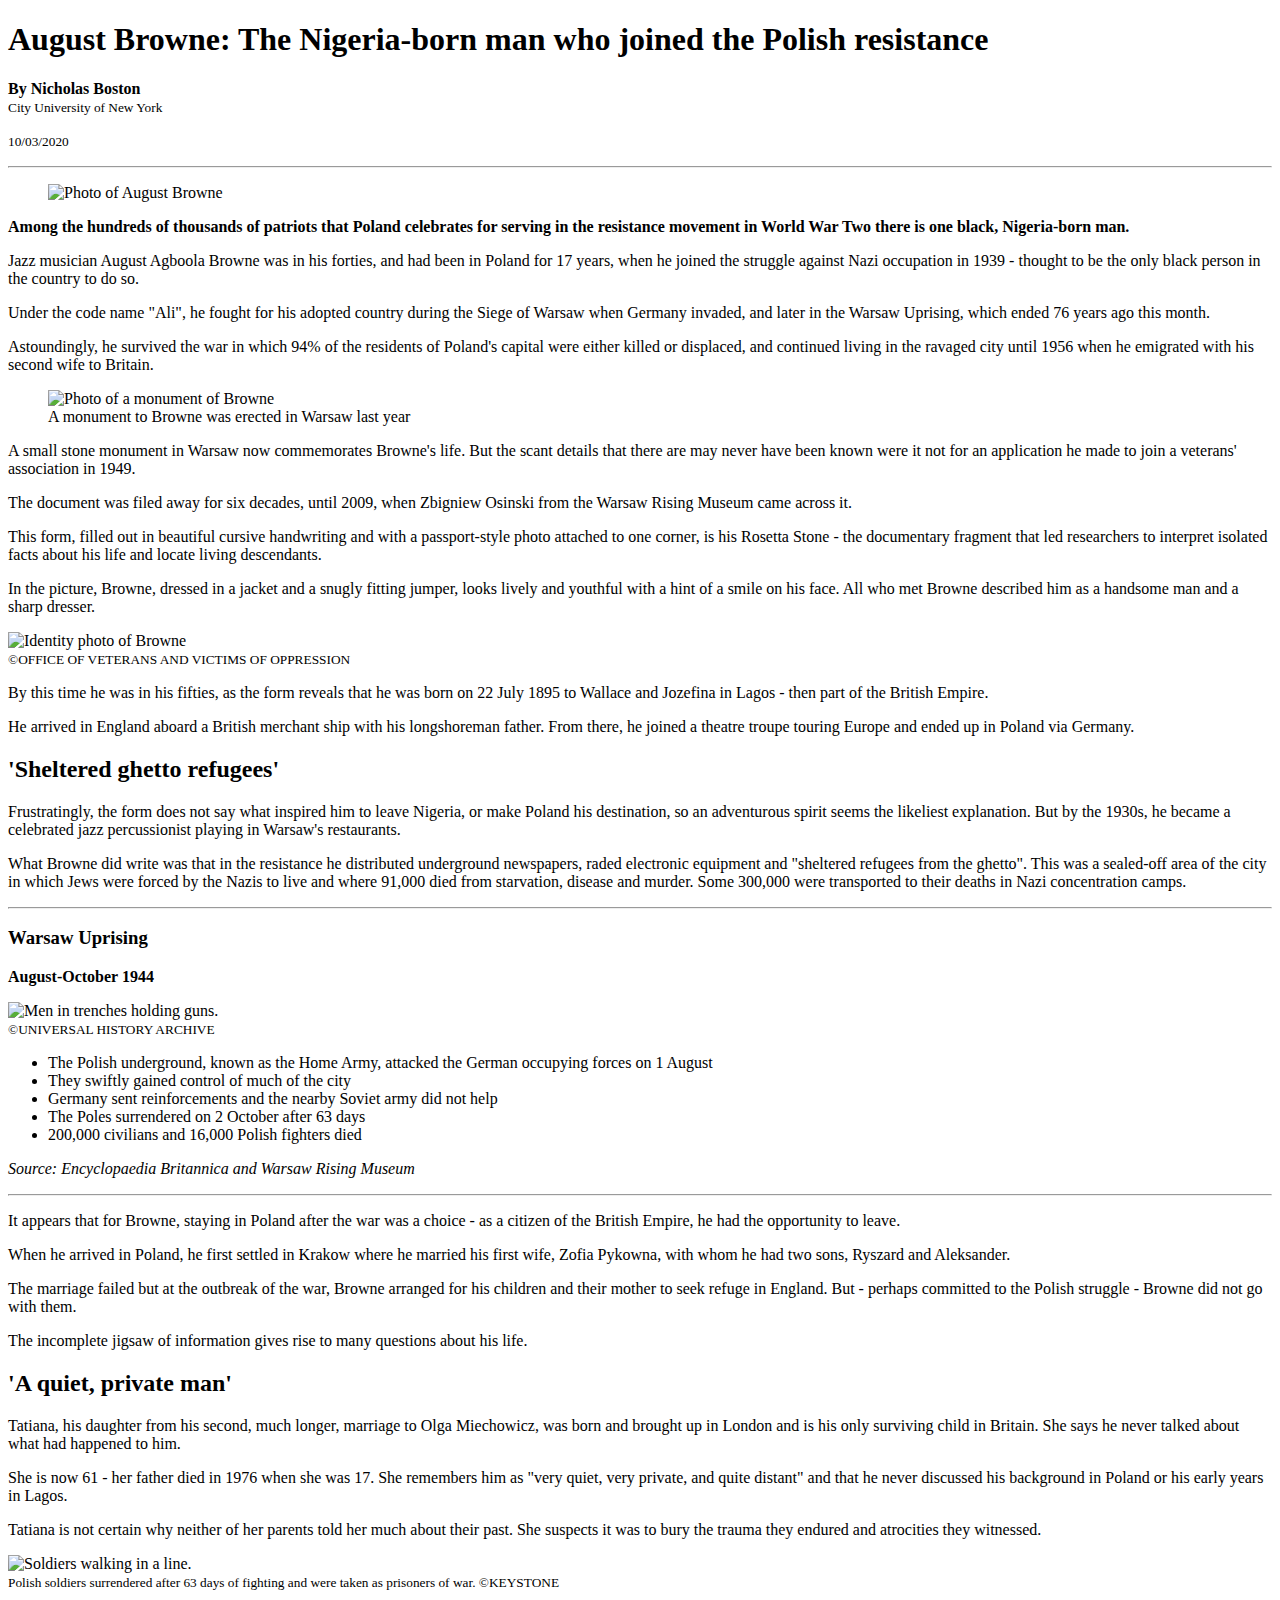
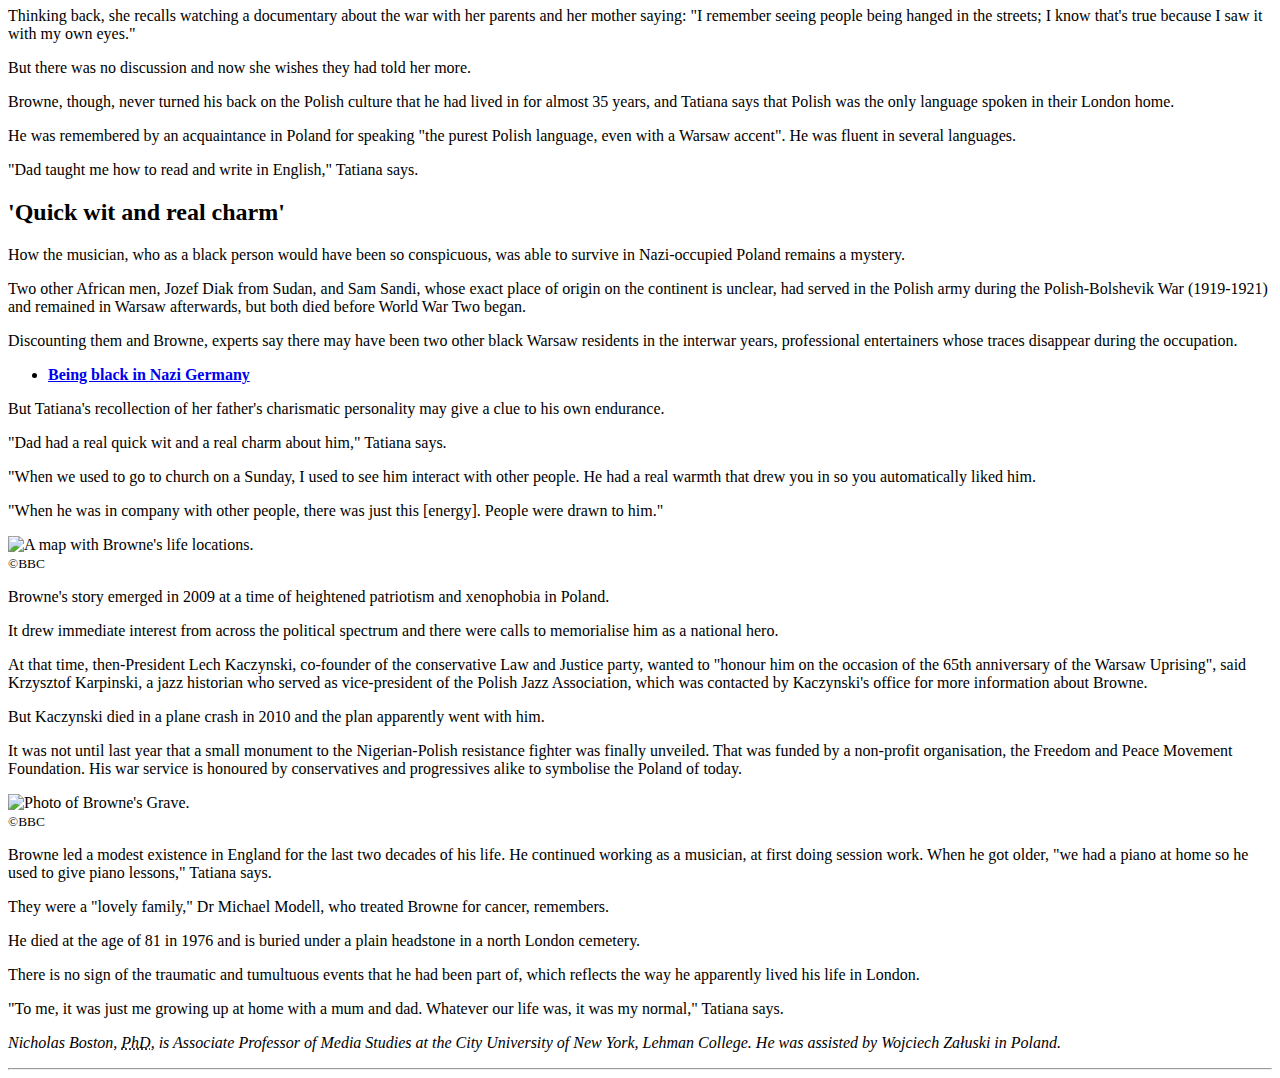
==== commit 6e809cf1: "Added second news and style file" ====
--- a/index.html
+++ b/index.html
@@ -5,6 +5,7 @@
     <meta name="viewport" content="width=device-width, initial-scale=1.0">
     <title>August Browne: The Nigeria-born man who joined the Polish resistance</title>
     <!--News Link: https://www.bbc.com/news/world-africa-54337607 -->
+    <link rel="stylesheet" href="css/style.css">
 </head>
 <body>
     <article>
@@ -16,7 +17,9 @@
         </header>
         <hr>
         <div>
-            <img src="https://ichef.bbci.co.uk/news/800/cpsprodpb/BF1A/production/_114722984_brownesuit.jpg" alt="Photo of August Browne"><br>
+            <figure>
+                <img src="https://ichef.bbci.co.uk/news/800/cpsprodpb/BF1A/production/_114722984_brownesuit.jpg" alt="Photo of August Browne"><br>
+            </figure>
             <strong>Among the hundreds of thousands of patriots that Poland celebrates for serving in the 
                 resistance movement in World War Two there is one black, Nigeria-born man.</strong>
             <p>Jazz musician August Agboola Browne was in his forties, and had been in Poland for 17 years, 
@@ -27,8 +30,10 @@
             <p>Astoundingly, he survived the war in which 94% of the residents of Poland's capital were 
                 either killed or displaced, and continued living in the ravaged city until 1956 when he 
                 emigrated with his second wife to Britain.</p>
-            <img src="https://ichef.bbci.co.uk/news/800/cpsprodpb/8626/production/_114724343_monument.jpg" alt="Photo of a monument of Browne"><br>
-            <small>A monument to Browne was erected in Warsaw last year. &copy;WOJCIECH ZAŁUSKI</small>
+            <figure>
+                <img src="https://ichef.bbci.co.uk/news/800/cpsprodpb/8626/production/_114724343_monument.jpg" alt="Photo of a monument of Browne">
+                <figcaption>A monument to Browne was erected in Warsaw last year</figcaption>
+            </figure>
             <p>A small stone monument in Warsaw now commemorates Browne's life. But the scant details that 
                 there are may never have been known were it not for an application he made to join a veterans' 
                 association in 1949.</p>
--- a/css/style.css
+++ b/css/style.css
@@ -0,0 +1,3 @@
+.figcopy {
+    background-color: #333;
+}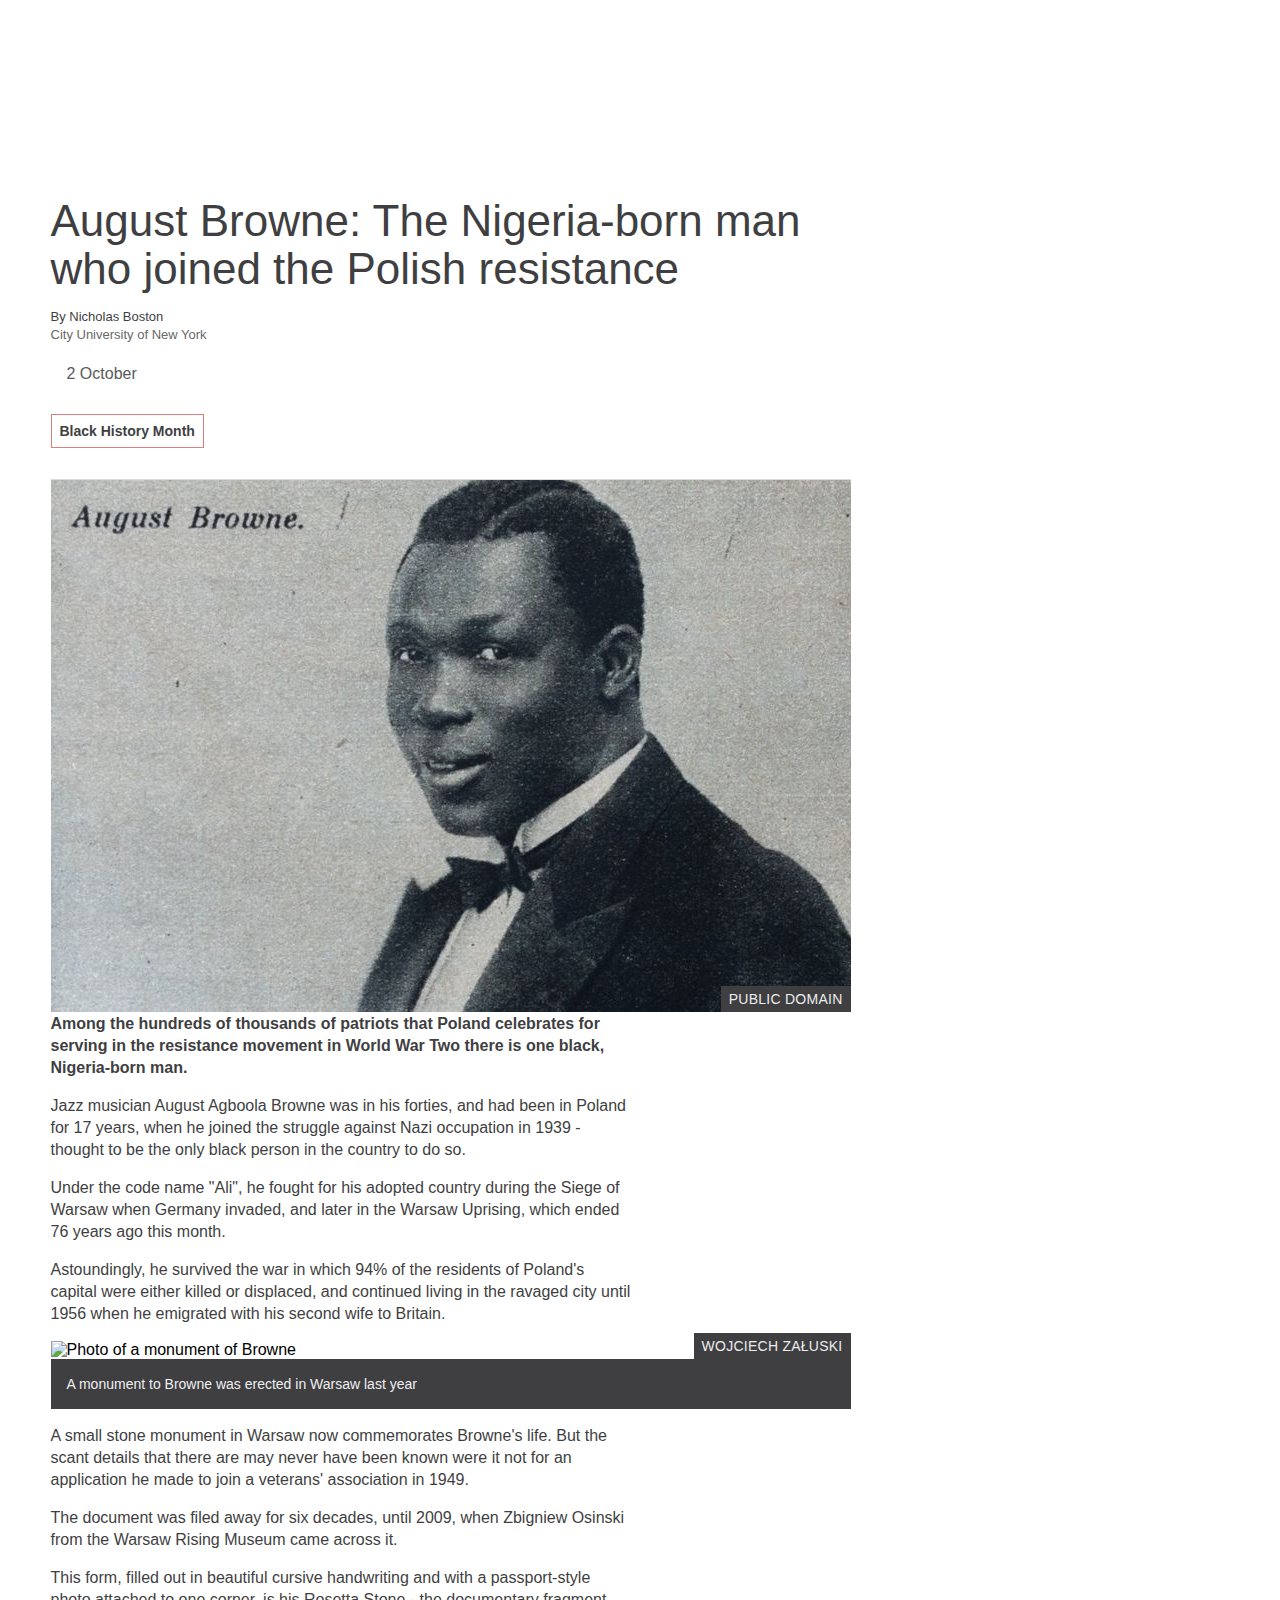
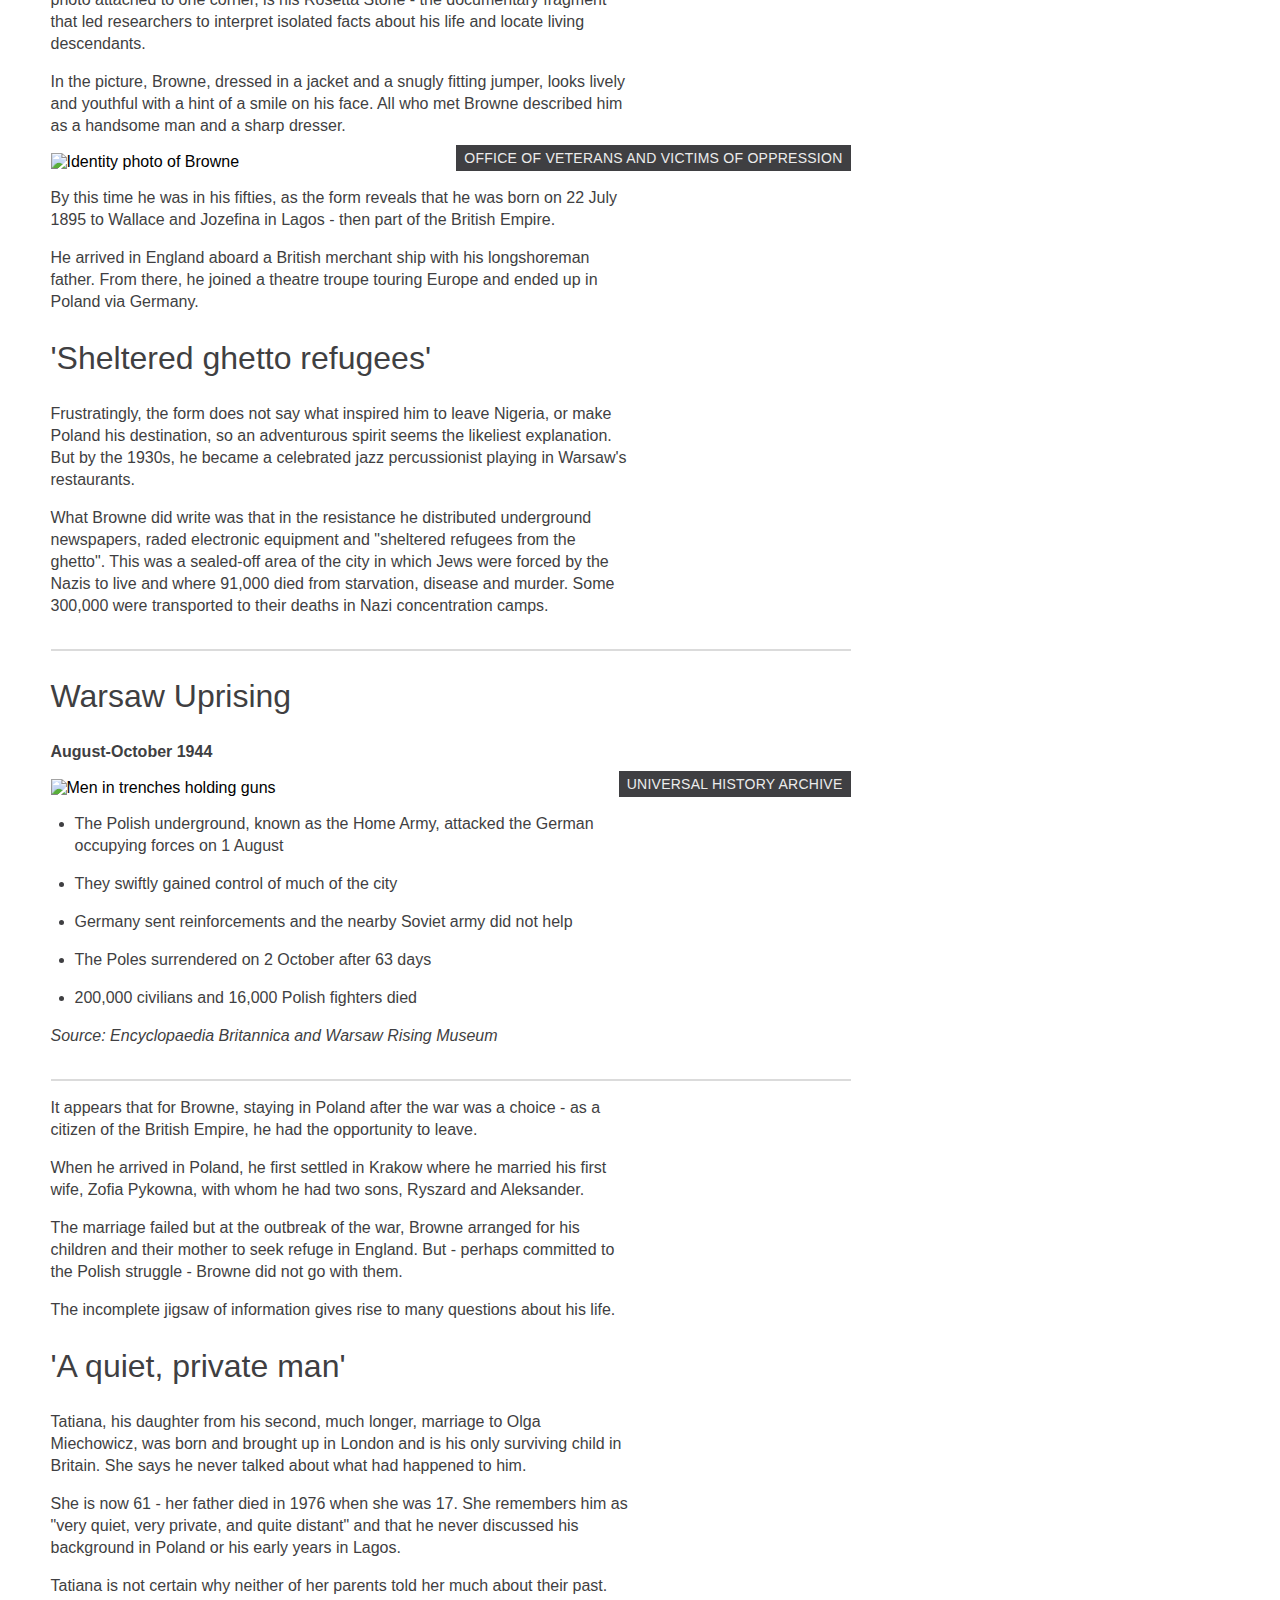
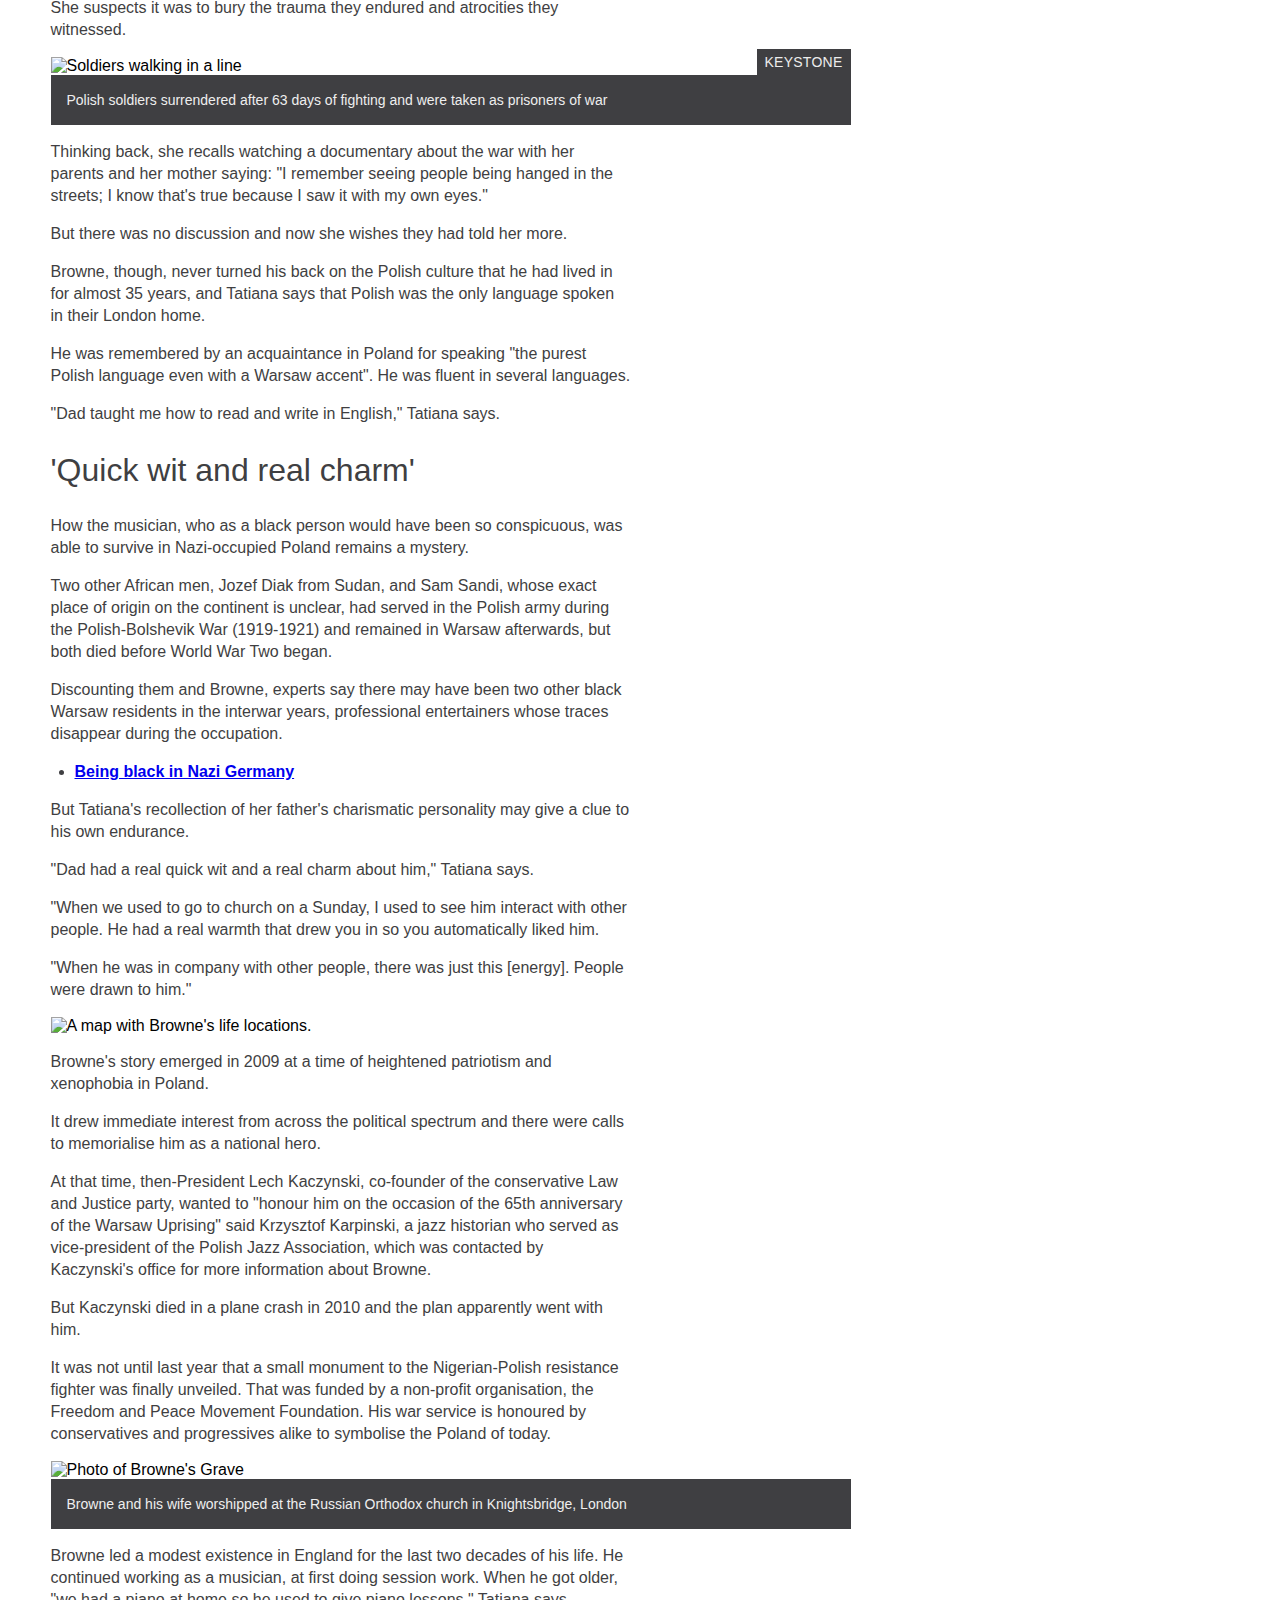
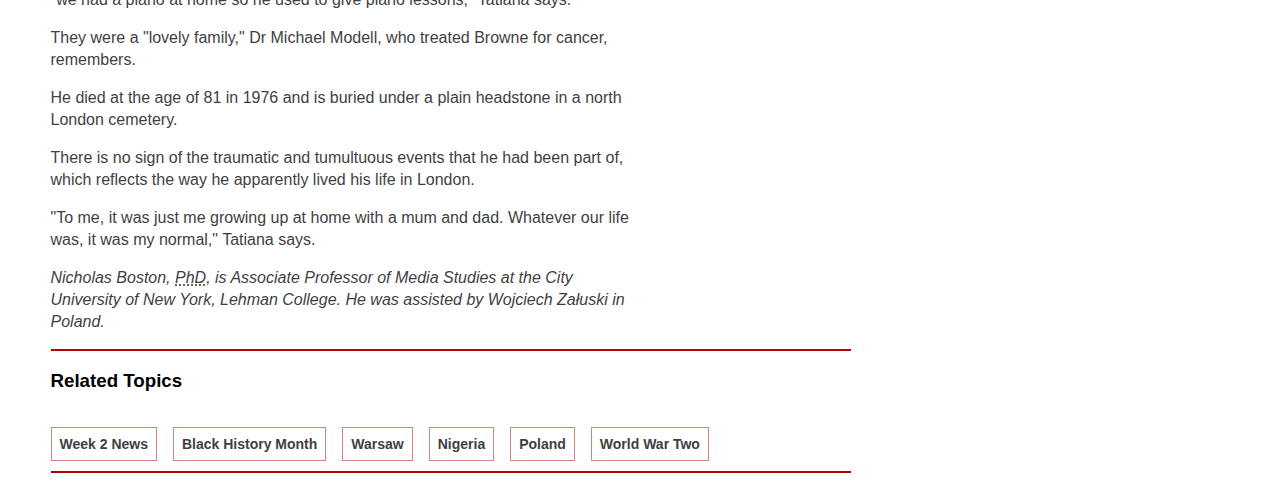
==== commit b7a8930b: "Style first drafts" ====
--- a/index.html
+++ b/index.html
@@ -5,163 +5,172 @@
     <meta name="viewport" content="width=device-width, initial-scale=1.0">
     <title>August Browne: The Nigeria-born man who joined the Polish resistance</title>
     <!--News Link: https://www.bbc.com/news/world-africa-54337607 -->
-    <link rel="stylesheet" href="css/style.css">
+    <link rel="stylesheet" href="css/style1.css">
 </head>
 <body>
     <article>
         <header>
             <h1>August Browne: The Nigeria-born man who joined the Polish resistance</h1>
-            <strong>By Nicholas Boston</strong><br>
-            <small>City University of New York</small>
-            <time><p><small>10/03/2020</small></p></time>
+            <strong class="author">By Nicholas Boston</strong><br>
+            <span class="sub-author">City University of New York</span><!--Queda más abajo y no se acomoda con margin-->
+            <div class="date">
+                <time>
+                    <ul id="dateul">
+                        <li id="dateli">2 October</li>
+                    </ul>
+                </time>
+            </div>
+            <div>
+                <a class="link-button" href="https://www.bbc.com/news/topics/cyzmrmyxn4wt" target="_blank">Black History Month</a>
+            </div>
         </header>
-        <hr>
         <div>
+            <figure class="first-img">
+                <div class="img-container">
+                    <img src="images/brown-pic.jpg" alt="Photo of August Browne">
+                    <span class="img-copy">PUBLIC DOMAIN</span>
+                </div>
+            </figure>
+            <div class="width-only">
+                <strong class="first-p">Among the hundreds of thousands of patriots that Poland celebrates for serving in the resistance movement in World War Two there is one black, Nigeria-born man.</strong>
+                <p>Jazz musician August Agboola Browne was in his forties, and had been in Poland for 17 years, when he joined the struggle against Nazi occupation in 1939 - thought to be the only black person in the country to do so.</p>
+                <p>Under the code name "Ali", he fought for his adopted country during the Siege of Warsaw when Germany invaded, and later in the Warsaw Uprising, which ended 76 years ago this month.</p>
+                <p>Astoundingly, he survived the war in which 94% of the residents of Poland's capital were either killed or displaced, and continued living in the ravaged city until 1956 when he emigrated with his second wife to Britain.</p>
+            </div>
             <figure>
-                <img src="https://ichef.bbci.co.uk/news/800/cpsprodpb/BF1A/production/_114722984_brownesuit.jpg" alt="Photo of August Browne"><br>
-            </figure>
-            <strong>Among the hundreds of thousands of patriots that Poland celebrates for serving in the 
-                resistance movement in World War Two there is one black, Nigeria-born man.</strong>
-            <p>Jazz musician August Agboola Browne was in his forties, and had been in Poland for 17 years, 
-                when he joined the struggle against Nazi occupation in 1939 - thought to be the only black 
-                person in the country to do so.</p>
-            <p>Under the code name "Ali", he fought for his adopted country during the Siege of Warsaw when 
-                Germany invaded, and later in the Warsaw Uprising, which ended 76 years ago this month.</p>
-            <p>Astoundingly, he survived the war in which 94% of the residents of Poland's capital were 
-                either killed or displaced, and continued living in the ravaged city until 1956 when he 
-                emigrated with his second wife to Britain.</p>
-            <figure>
-                <img src="https://ichef.bbci.co.uk/news/800/cpsprodpb/8626/production/_114724343_monument.jpg" alt="Photo of a monument of Browne">
+                <div class="img-container">
+                    <img class="img-size" src="https://ichef.bbci.co.uk/news/800/cpsprodpb/8626/production/_114724343_monument.jpg" alt="Photo of a monument of Browne">
+                    <span class="img-copy">WOJCIECH ZAŁUSKI</span>
+                </div>
                 <figcaption>A monument to Browne was erected in Warsaw last year</figcaption>
             </figure>
-            <p>A small stone monument in Warsaw now commemorates Browne's life. But the scant details that 
-                there are may never have been known were it not for an application he made to join a veterans' 
-                association in 1949.</p>
-            <p>The document was filed away for six decades, until 2009, when Zbigniew Osinski from the Warsaw 
-                Rising Museum came across it.</p>
-            <p>This form, filled out in beautiful cursive handwriting and with a passport-style photo attached 
-                to one corner, is his Rosetta Stone - the documentary fragment that led researchers to 
-                interpret isolated facts about his life and locate living descendants.</p>
-            <p>In the picture, Browne, dressed in a jacket and a snugly fitting jumper, looks lively and 
-                youthful with a hint of a smile on his face. All who met Browne described him as a handsome 
-                man and a sharp dresser.</p>
-            <img src="https://ichef.bbci.co.uk/news/800/cpsprodpb/26C2/production/_114722990_bookercomp2.jpg" alt="Identity photo of Browne"><br>
-            <small>&copy;OFFICE OF VETERANS AND VICTIMS OF OPPRESSION</small>
-            <p>By this time he was in his fifties, as the form reveals that he was born on 22 July 1895 
-                to Wallace and Jozefina in Lagos - then part of the British Empire.</p>
-            <p>He arrived in England aboard a British merchant ship with his longshoreman father. From there, 
-                he joined a theatre troupe touring Europe and ended up in Poland via Germany.</p>
+            <div class="width-only">
+                <p>A small stone monument in Warsaw now commemorates Browne's life. But the scant details that there are may never have been known were it not for an application he made to join a veterans' association in 1949.</p>
+                <p>The document was filed away for six decades, until 2009, when Zbigniew Osinski from the Warsaw Rising Museum came across it.</p>
+                <p>This form, filled out in beautiful cursive handwriting and with a passport-style photo attached to one corner, is his Rosetta Stone - the documentary fragment that led researchers to interpret isolated facts about his life and locate living descendants.</p>
+                <p>In the picture, Browne, dressed in a jacket and a snugly fitting jumper, looks lively and youthful with a hint of a smile on his face. All who met Browne described him as a handsome man and a sharp dresser.</p>
+            </div>
+            <figure>
+                <div class="img-container">
+                    <img class="img-size" src="https://ichef.bbci.co.uk/news/800/cpsprodpb/26C2/production/_114722990_bookercomp2.jpg" alt="Identity photo of Browne">
+                    <span class="img-copy">OFFICE OF VETERANS AND VICTIMS OF OPPRESSION</span>
+                </div>
+            </figure>
+            <div class="width-only">
+                <p>By this time he was in his fifties, as the form reveals that he was born on 22 July 1895 to Wallace and Jozefina in Lagos - then part of the British Empire.</p>
+                <p>He arrived in England aboard a British merchant ship with his longshoreman father. From there, he joined a theatre troupe touring Europe and ended up in Poland via Germany.</p>
+            </div>
         </div>
         <div>
-            <h2>'Sheltered ghetto refugees'</h2>
-            <p>Frustratingly, the form does not say what inspired him to leave Nigeria, or make Poland 
-                his destination, so an adventurous spirit seems the likeliest explanation. But by the 1930s, 
-                he became a celebrated jazz percussionist playing in Warsaw's restaurants.</p>
-            <p>What Browne did write was that in the resistance he distributed underground newspapers, 
-                raded electronic equipment and "sheltered refugees from the ghetto". This was a sealed-off 
-                area of the city in which Jews were forced by the Nazis to live and where 91,000 died from 
-                starvation, disease and murder. Some 300,000 were transported to their deaths in Nazi 
-                concentration camps.</p>
-            <hr>
-            <section>
-                <h3>Warsaw Uprising</h3>
-                <p><b>August-October 1944</b></p>
-                <img src="https://ichef.bbci.co.uk/news/800/cpsprodpb/FB56/production/_114724346_gettyimages-590677261.jpg" alt="Men in trenches holding guns."><br>
-                <small>&copy;UNIVERSAL HISTORY ARCHIVE</small>
-                <ul>
-                    <li>The Polish underground, known as the Home Army, attacked the German occupying forces on 1 August</li>
-                    <li>They swiftly gained control of much of the city</li>
-                    <li>Germany sent reinforcements and the nearby Soviet army did not help</li>
-                    <li>The Poles surrendered on 2 October after 63 days</li>
-                    <li>200,000 civilians and 16,000 Polish fighters died</li>
-                </ul>
-                <p><i>Source: Encyclopaedia Britannica and Warsaw Rising Museum</i></p>
-            </section>
-            <hr>
-            <p>It appears that for Browne, staying in Poland after the war was a choice - as a citizen of 
-                the British Empire, he had the opportunity to leave.</p>
-            <p>When he arrived in Poland, he first settled in Krakow where he married his first wife, 
-                Zofia Pykowna, with whom he had two sons, Ryszard and Aleksander.</p>
-            <p>The marriage failed but at the outbreak of the war, Browne arranged for his children and 
-                their mother to seek refuge in England. But - perhaps committed to the Polish struggle - 
-                Browne did not go with them.</p>
-            <p>The incomplete jigsaw of information gives rise to many questions about his life.</p>
+            <div class="separation-line">
+                <div class="width-only">
+                    <h2>'Sheltered ghetto refugees'</h2>
+                    <p>Frustratingly, the form does not say what inspired him to leave Nigeria, or make Poland his destination, so an adventurous spirit seems the likeliest explanation. But by the 1930s, he became a celebrated jazz percussionist playing in Warsaw's restaurants.</p>
+                    <p>What Browne did write was that in the resistance he distributed underground newspapers, raded electronic equipment and "sheltered refugees from the ghetto". This was a sealed-off area of the city in which Jews were forced by the Nazis to live and where 91,000 died from starvation, disease and murder. Some 300,000 were transported to their deaths in Nazi concentration camps.</p>
+                </div>
+            </div>
+            <div class="separation-line">
+                <section>
+                    <h2>Warsaw Uprising</h2>
+                    <p class="bold-text">August-October 1944</p>
+                    <div class="img-container">
+                        <img src="https://ichef.bbci.co.uk/news/800/cpsprodpb/FB56/production/_114724346_gettyimages-590677261.jpg" alt="Men in trenches holding guns">
+                        <span class="img-copy">UNIVERSAL HISTORY ARCHIVE</span>
+                    </div>
+                    <div class="width-only">
+                        <ul>
+                            <li>The Polish underground, known as the Home Army, attacked the German occupying forces on 1 August</li>
+                            <li>They swiftly gained control of much of the city</li>
+                            <li>Germany sent reinforcements and the nearby Soviet army did not help</li>
+                            <li>The Poles surrendered on 2 October after 63 days</li>
+                            <li>200,000 civilians and 16,000 Polish fighters died</li>
+                        </ul>
+                        <p><i>Source: Encyclopaedia Britannica and Warsaw Rising Museum</i></p>
+                    </div>
+                </section>
+            </div>
+            <div class="width-only">
+                <p>It appears that for Browne, staying in Poland after the war was a choice - as a citizen of the British Empire, he had the opportunity to leave.</p>
+                <p>When he arrived in Poland, he first settled in Krakow where he married his first wife, Zofia Pykowna, with whom he had two sons, Ryszard and Aleksander.</p>
+                <p>The marriage failed but at the outbreak of the war, Browne arranged for his children and their mother to seek refuge in England. But - perhaps committed to the Polish struggle - Browne did not go with them.</p>
+                <p>The incomplete jigsaw of information gives rise to many questions about his life.</p>
+            </div>
         </div>
         <div>
-            <h2>'A quiet, private man'</h2>
-            <p>Tatiana, his daughter from his second, much longer, marriage to Olga Miechowicz, was born 
-                and brought up in London and is his only surviving child in Britain. She says he never 
-                talked about what had happened to him.</p>
-            <p>She is now 61 - her father died in 1976 when she was 17. She remembers him as "very quiet, 
-                very private, and quite distant" and that he never discussed his background in Poland or 
-                his early years in Lagos.</p>
-            <p>Tatiana is not certain why neither of her parents told her much about their past. She 
-                suspects it was to bury the trauma they endured and atrocities they witnessed.</p>
-            <img src="https://ichef.bbci.co.uk/news/800/cpsprodpb/8AB4/production/_114680553_gettyimages-3276496.jpg" alt="Soldiers walking in a line."><br>
-            <small>Polish soldiers surrendered after 63 days of fighting and were taken as prisoners of war. &copy;KEYSTONE</small>
-            <p>Thinking back, she recalls watching a documentary about the war with her parents and her 
-                mother saying: "I remember seeing people being hanged in the streets; I know that's true 
-                because I saw it with my own eyes."</p>
-            <p>But there was no discussion and now she wishes they had told her more.</p>
-            <p>Browne, though, never turned his back on the Polish culture that he had lived in for almost 
-                35 years, and Tatiana says that Polish was the only language spoken in their London home.</p>
-            <p>He was remembered by an acquaintance in Poland for speaking "the purest Polish language, even 
-                with a Warsaw accent". He was fluent in several languages.</p>
-            <p>"Dad taught me how to read and write in English," Tatiana says.</p>
+            <div class="width-only">
+                <h2>'A quiet, private man'</h2>
+                <p>Tatiana, his daughter from his second, much longer, marriage to Olga Miechowicz, was born and brought up in London and is his only surviving child in Britain. She says he never talked about what had happened to him.</p>
+                <p>She is now 61 - her father died in 1976 when she was 17. She remembers him as "very quiet, very private, and quite distant" and that he never discussed his background in Poland or his early years in Lagos.</p>
+                <p>Tatiana is not certain why neither of her parents told her much about their past. She suspects it was to bury the trauma they endured and atrocities they witnessed.</p>
+            </div>
+            <figure>
+                <div class="img-container">
+                    <img class="img-size" src="https://ichef.bbci.co.uk/news/800/cpsprodpb/8AB4/production/_114680553_gettyimages-3276496.jpg" alt="Soldiers walking in a line">
+                    <span class="img-copy">KEYSTONE</span>
+                </div>
+                <figcaption>Polish soldiers surrendered after 63 days of fighting and were taken as prisoners of war</figcaption>
+            </figure>
+            <div class="width-only">
+                <p>Thinking back, she recalls watching a documentary about the war with her parents and her mother saying: "I remember seeing people being hanged in the streets; I know that's true because I saw it with my own eyes."</p>
+                <p>But there was no discussion and now she wishes they had told her more.</p>
+                <p>Browne, though, never turned his back on the Polish culture that he had lived in for almost 35 years, and Tatiana says that Polish was the only language spoken in their London home.</p>
+                <p>He was remembered by an acquaintance in Poland for speaking "the purest Polish language even with a Warsaw accent". He was fluent in several languages.</p>
+                <p>"Dad taught me how to read and write in English," Tatiana says.</p>
+            </div>
         </div>
         <div>
-            <h2>'Quick wit and real charm'</h2>
-            <p>How the musician, who as a black person would have been so conspicuous, was able to survive in 
-                Nazi-occupied Poland remains a mystery.</p>
-            <p>Two other African men, Jozef Diak from Sudan, and Sam Sandi, whose exact place of origin on 
-                the continent is unclear, had served in the Polish army during the Polish-Bolshevik War 
-                (1919-1921) and remained in Warsaw afterwards, but both died before World War Two began.</p>
-            <p>Discounting them and Browne, experts say there may have been two other black Warsaw 
-                residents in the interwar years, professional entertainers whose traces disappear during 
-                the occupation.</p>
-            <ul>
-                <li><a href="https://www.bbc.co.uk/news/world-africa-48273570" target="_blank"><b>Being black in Nazi Germany</b></a></li>
-            </ul>
-            <p>But Tatiana's recollection of her father's charismatic personality may give a clue to his 
-                own endurance.</p>
-            <p>"Dad had a real quick wit and a real charm about him," Tatiana says.</p>
-            <p>"When we used to go to church on a Sunday, I used to see him interact with other people. 
-                He had a real warmth that drew you in so you automatically liked him.</p>
-            <p>"When he was in company with other people, there was just this [energy]. People were 
-                drawn to him."</p>
-            <img src="https://ichef.bbci.co.uk/news/800/cpsprodpb/A7D2/production/_114726924_august_agboola_640-nc.png" alt="A map with Browne's life locations."><br>
-            <small>&copy;BBC</small>
-            <p>Browne's story emerged in 2009 at a time of heightened patriotism and xenophobia in Poland.</p>
-            <p>It drew immediate interest from across the political spectrum and there were calls to 
-                memorialise him as a national hero.</p>
-            <p>At that time, then-President Lech Kaczynski, co-founder of the conservative Law and Justice 
-                party, wanted to "honour him on the occasion of the 65th anniversary of the Warsaw Uprising", 
-                said Krzysztof Karpinski, a jazz historian who served as vice-president of the Polish Jazz 
-                Association, which was contacted by Kaczynski's office for more information about Browne.</p>
-            <p>But Kaczynski died in a plane crash in 2010 and the plan apparently went with him.</p>
-            <p>It was not until last year that a small monument to the Nigerian-Polish resistance fighter 
-                was finally unveiled. That was funded by a non-profit organisation, the Freedom and Peace 
-                Movement Foundation. His war service is honoured by conservatives and progressives alike to 
-                symbolise the Poland of today.</p>
-            <img src="https://ichef.bbci.co.uk/news/800/cpsprodpb/14976/production/_114724348_20200930_111201.jpg" alt="Photo of Browne's Grave."><br>
-            <small>&copy;BBC</small>
-            <p>Browne led a modest existence in England for the last two decades of his life. He continued 
-                working as a musician, at first doing session work. When he got older, "we had a piano at 
-                home so he used to give piano lessons," Tatiana says.</p>
-            <p>They were a "lovely family," Dr Michael Modell, who treated Browne for cancer, remembers.</p>
-            <p>He died at the age of 81 in 1976 and is buried under a plain headstone in a north London 
-                cemetery.</p>
-            <p>There is no sign of the traumatic and tumultuous events that he had been part of, which 
-                reflects the way he apparently lived his life in London.</p>
-            <p>"To me, it was just me growing up at home with a mum and dad. Whatever our life was, 
-                it was my normal," Tatiana says.</p>
+            <div class="width-only">
+                <h2>'Quick wit and real charm'</h2>
+                <p>How the musician, who as a black person would have been so conspicuous, was able to survive in Nazi-occupied Poland remains a mystery.</p>
+                <p>Two other African men, Jozef Diak from Sudan, and Sam Sandi, whose exact place of origin on the continent is unclear, had served in the Polish army during the Polish-Bolshevik War (1919-1921) and remained in Warsaw afterwards, but both died before World War Two began.</p>
+                <p>Discounting them and Browne, experts say there may have been two other black Warsaw residents in the interwar years, professional entertainers whose traces disappear during the occupation.</p>
+                <ul>
+                    <li><a href="https://www.bbc.co.uk/news/world-africa-48273570" target="_blank"><b>Being black in Nazi Germany</b></a></li>
+                </ul>
+                <p>But Tatiana's recollection of her father's charismatic personality may give a clue to his own endurance.</p>
+                <p>"Dad had a real quick wit and a real charm about him," Tatiana says.</p>
+                <p>"When we used to go to church on a Sunday, I used to see him interact with other people. He had a real warmth that drew you in so you automatically liked him.</p>
+                <p>"When he was in company with other people, there was just this [energy]. People were drawn to him."</p>
+            </div>
+            <figure>
+                <img src="https://ichef.bbci.co.uk/news/800/cpsprodpb/A7D2/production/_114726924_august_agboola_640-nc.png" alt="A map with Browne's life locations.">
+            </figure>
+            <div class="width-only">
+                <p>Browne's story emerged in 2009 at a time of heightened patriotism and xenophobia in Poland.</p>
+                <p>It drew immediate interest from across the political spectrum and there were calls to memorialise him as a national hero.</p>
+                <p>At that time, then-President Lech Kaczynski, co-founder of the conservative Law and Justice party, wanted to "honour him on the occasion of the 65th anniversary of the Warsaw Uprising" said Krzysztof Karpinski, a jazz historian who served as vice-president of the Polish Jazz Association, which was contacted by Kaczynski's office for more information about Browne.</p>
+                <p>But Kaczynski died in a plane crash in 2010 and the plan apparently went with him.</p>
+                <p>It was not until last year that a small monument to the Nigerian-Polish resistance fighter was finally unveiled. That was funded by a non-profit organisation, the Freedom and Peace Movement Foundation. His war service is honoured by conservatives and progressives alike to symbolise the Poland of today.</p>
+            </div>
+            <figure>
+                <div class="img-container">
+                    <img class="img-size" src="https://ichef.bbci.co.uk/news/800/cpsprodpb/14976/production/_114724348_20200930_111201.jpg" alt="Photo of Browne's Grave">
+                </div>
+                <figcaption>Browne and his wife worshipped at the Russian Orthodox church in Knightsbridge, London</figcaption>
+            </figure>
+            <div class="width-only">
+                <p>Browne led a modest existence in England for the last two decades of his life. He continued working as a musician, at first doing session work. When he got older, "we had a piano at home so he used to give piano lessons," Tatiana says.</p>
+                <p>They were a "lovely family," Dr Michael Modell, who treated Browne for cancer, remembers.</p>
+                <p>He died at the age of 81 in 1976 and is buried under a plain headstone in a north London cemetery.</p>
+                <p>There is no sign of the traumatic and tumultuous events that he had been part of, which reflects the way he apparently lived his life in London.</p>
+                <p>"To me, it was just me growing up at home with a mum and dad. Whatever our life was, it was my normal," Tatiana says.</p>
+            </div>
         </div>
-        <footer>
-            <p><i>Nicholas Boston, <abbr title="Doctor of Philosophy">PhD</abbr>, is Associate Professor 
-                of Media Studies at the City University of New York, Lehman College. He was assisted by 
-                Wojciech Załuski in Poland.</i></p>
-        </footer>
-        <hr>
+        <div class="width-only">
+            <footer>
+                <p><i>Nicholas Boston, <abbr title="Doctor of Philosophy">PhD</abbr>, is Associate Professor of Media Studies at the City University of New York, Lehman College. He was assisted by Wojciech Załuski in Poland.</i></p>
+            </footer>
+        </div>
     </article>
+    <div class="related-topics-box">
+        <h3>Related Topics</h3>
+        <a class="link-button" href="news.html" target="_blank">Week 2 News</a>
+        <a class="link-button" href="https://www.bbc.com/news/topics/cyzmrmyxn4wt" target="_blank">Black History Month</a>
+        <a class="link-button" href="https://www.bbc.com/news/topics/cyn9wr6rq2dt" target="_blank">Warsaw</a>
+        <a class="link-button" href="https://www.bbc.com/news/topics/c50znx8v132t" target="_blank">Nigeria</a>
+        <a class="link-button" href="https://www.bbc.com/news/topics/cywd23g0q1mt" target="_blank">Poland</a>
+        <a class="link-button" href="https://www.bbc.com/news/topics/cz5jl9e9091t" target="_blank">World War Two</a>
+        <!--Porque no incluye los <a> en el div y le tengo que dar padding para que el separador quede abajo?-->
+    </div>
 </body>
 </html>--- a/css/style1.css
+++ b/css/style1.css
@@ -0,0 +1,187 @@
+body {
+    width: 800px;
+    font-family: ReithSerif, Helvetica, Arial, freesans, sans-serif; /*ReithSerif custom font for BBC, can it be replicated*/
+    margin-top: 197px;  /*Magins to position the article equal to the original site*/
+    margin-left: 50.5px;
+    vertical-align: baseline;
+}
+
+header {
+    border-bottom: 1px solid #dbdbdb;
+    padding-bottom: 81px;
+}
+
+h1 {
+    font-size: 44px;
+    font-weight: 500;
+    font-stretch: 100%;
+    text-size-adjust: 100%;
+    color: #3f3f42;
+    line-height: 48px;
+    margin-top: 0px;
+    margin-bottom: 14px;
+}
+
+strong.author {
+    font-size: 13px;
+    font-weight: 500;
+    margin-top: 16px;
+    color: #3f3f42;
+    line-height: 16px;
+}
+
+span.sub-author{
+    font-size: 13px;
+    font-weight: 400;
+    line-height: 16px;
+    color: #696969;
+    line-height: 16px;
+}
+
+.date {
+    margin-top: 20px;
+    padding-left: 16px;
+    font-size: 13px;
+    font-weight: 400;
+}
+
+#dateul {
+    padding-left: 0px;
+}
+
+#dateli {
+    position: relative;
+    list-style-type: none;
+    padding-left: 0px;
+    color: #5a5a5a;
+}
+
+.link-button {
+    position: static;
+    display: inline-block;
+    float: left;
+    font-family: ReithSerif, Helvetica, Arial, freesans, sans-serif;
+    font-size: 14px;
+    font-weight: 700;
+    text-decoration: solid;
+    text-decoration-line: none;
+    line-height: 16px;
+    color: #3f3f42;
+    margin-top: 16px; /*estaba en 4px para que el header quede bien*/
+    margin-right: 16px;
+    margin-bottom: 4px;
+    border: 1px solid #DB7F7F;
+    padding: 8px;
+}
+
+a.link-button:hover {
+    background-color: #d80000;
+    color: #fff;
+}
+
+figure.first-img {
+    height: 533px;
+    width: 800px;
+    margin-left: 0px;
+}
+
+.img-container {
+    position: relative;
+}
+
+.img-copy {
+    background-color: #3f3f42;
+    position: absolute;
+    bottom: 0px;
+    right: 0px;
+    color: #ececec;
+    font-size: 14px;
+    font-stretch: 100%;
+    text-size-adjust: 100%;
+    line-height: 18px;
+    letter-spacing: 0.25px;
+    font-weight: 400;
+    padding-top: 4px;
+    padding-right: 8px;
+    padding-bottom: 4px;
+    padding-left: 8px;
+}
+
+img {
+    vertical-align: bottom;
+}
+
+strong.first-p {
+    font-size: 16px;
+    font-weight: 700;
+    line-height: 22px;
+    color: #3f3f42;
+}
+
+div.width-only {
+    width: 580px;
+}
+
+p {
+    font-size: 16px;
+    font-weight: 400;
+    line-height: 22px;
+    color: #3f3f42;
+    margin-bottom: 16px;
+    margin-top: 16px;
+}
+
+img.img-size {
+    height: 450px;
+    width: 800px;
+    margin-left: 0px;
+    padding-left: 0px;
+}
+
+figcaption {
+    background-color: #3f3f42;
+    color: #eeeeee;
+    padding: 16px;    
+    font-size: 14px;
+    font-stretch: 100%;
+    font-weight: 400;
+    line-height: 18px;
+    text-size-adjust: 100%;
+}
+
+figure {
+    margin: 0px;
+}
+
+h2 {
+    font-size: 32px;
+    font-weight: 500;
+    color: #3f3f42;
+}
+
+.separation-line {
+    border-bottom: 2.5px solid #dbdbdb;
+    padding-bottom: 16px;
+}
+
+p.bold-text {
+    font-weight: 700;
+}
+
+ul {
+    padding-left: 24px;
+}
+
+li {
+    color: #3f3f42;
+    font-weight: 400;
+    font-size: 16px;
+    line-height: 22px;
+    margin-top: 16px;
+}
+
+.related-topics-box {
+    border-top: 2px solid #B80000;
+    border-bottom: 2px solid #B80000;
+    padding-bottom: 60px;
+}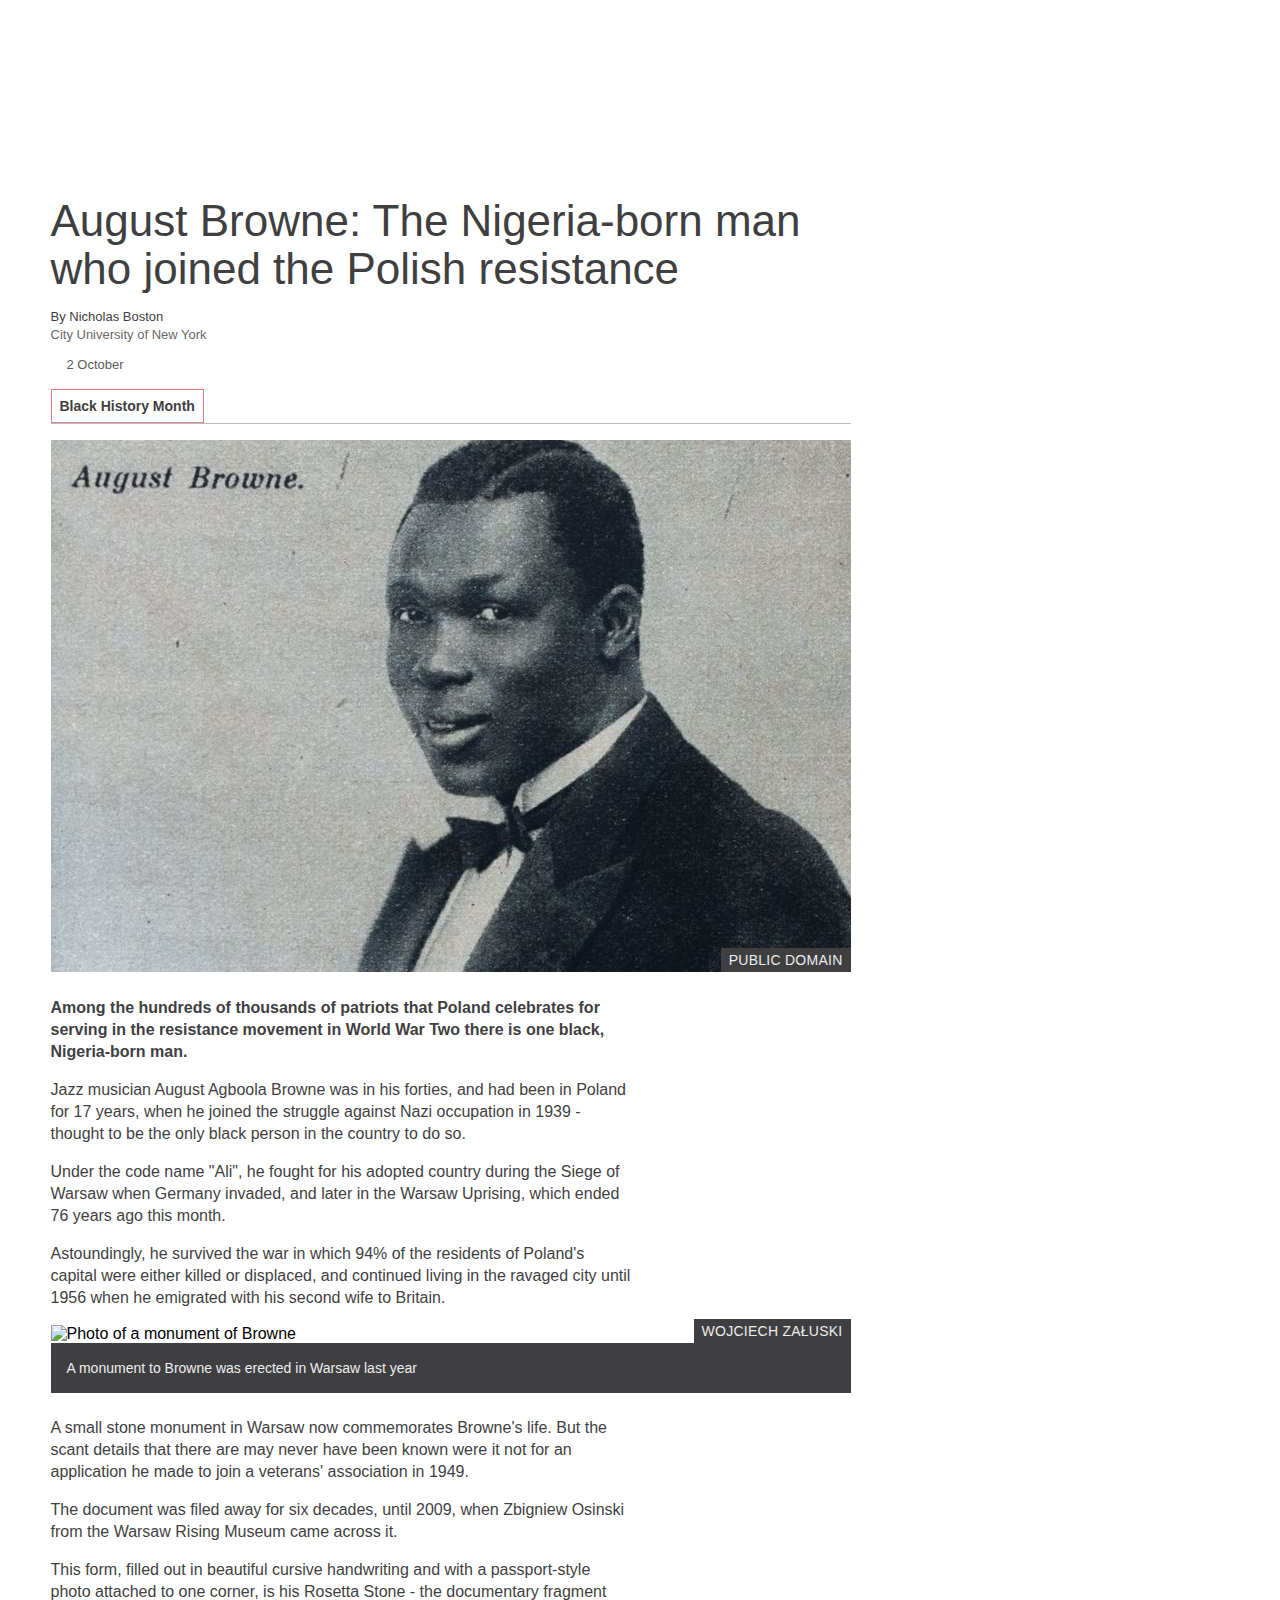
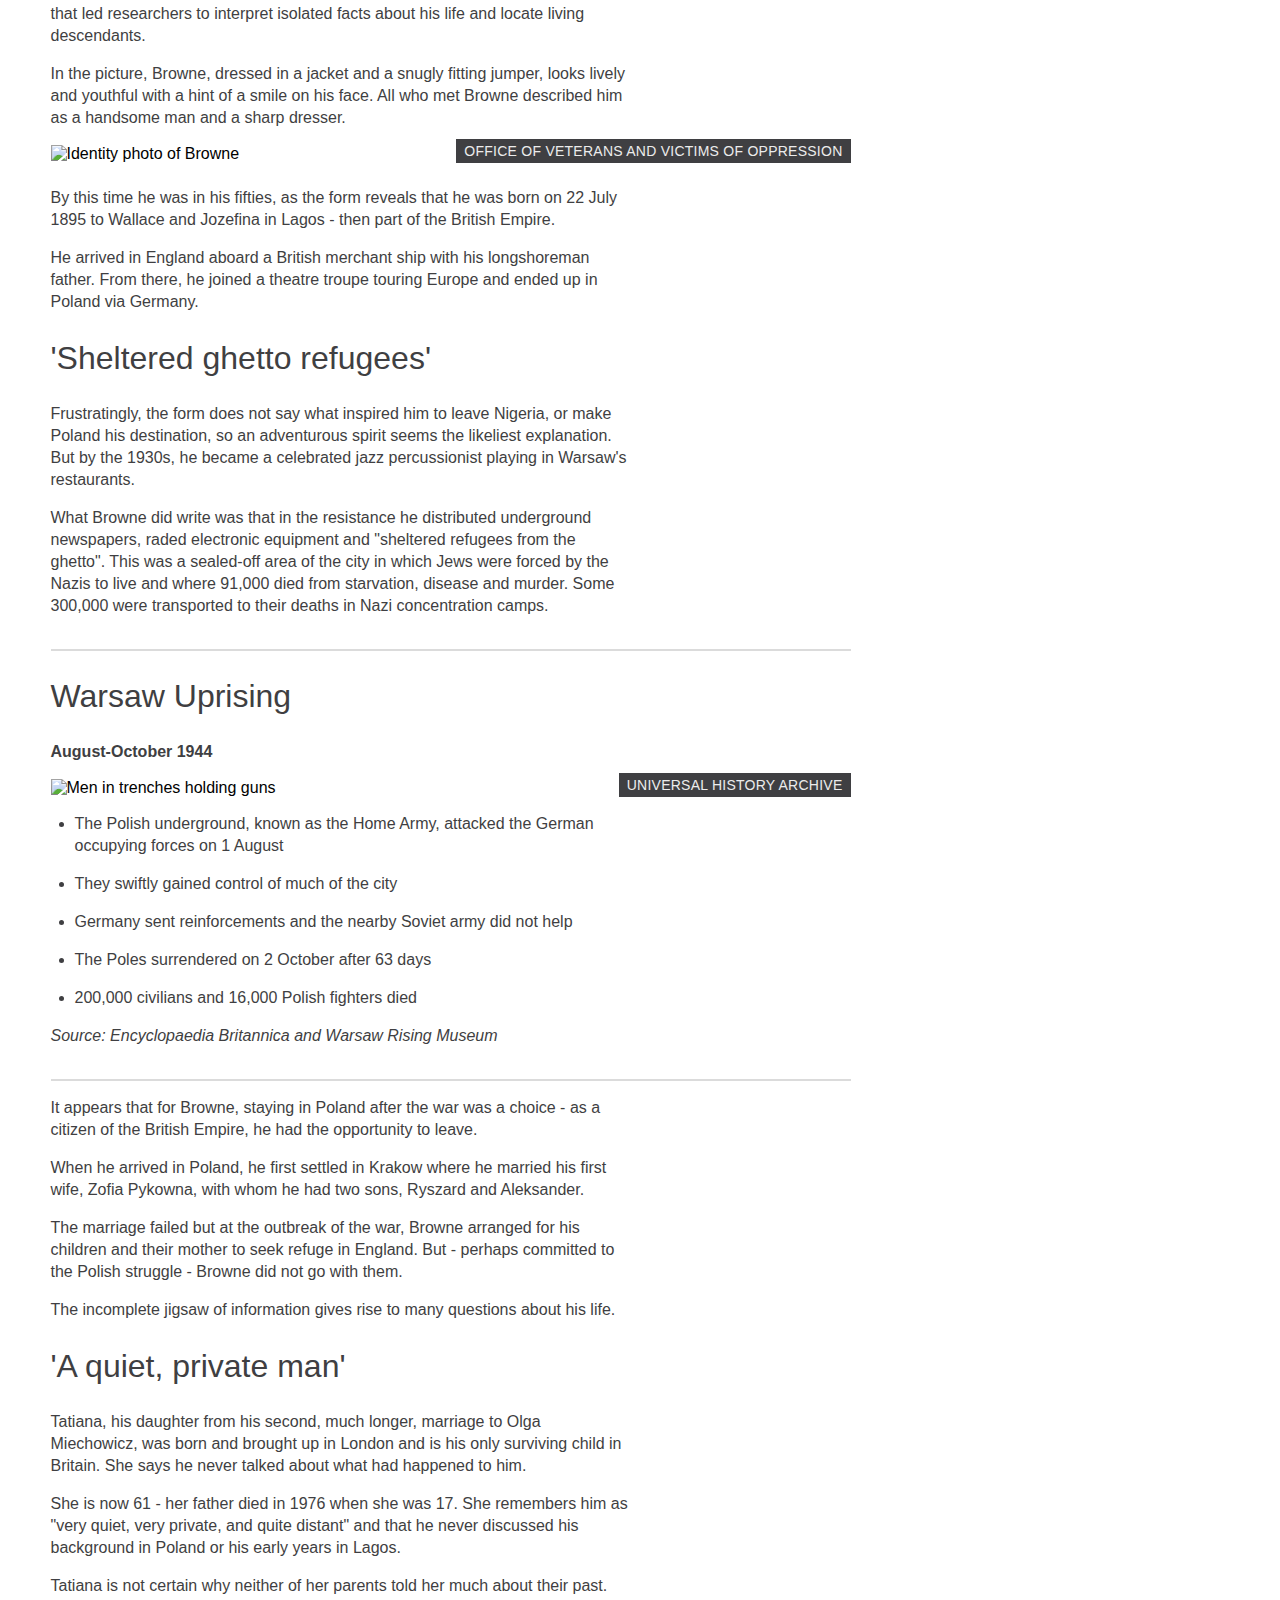
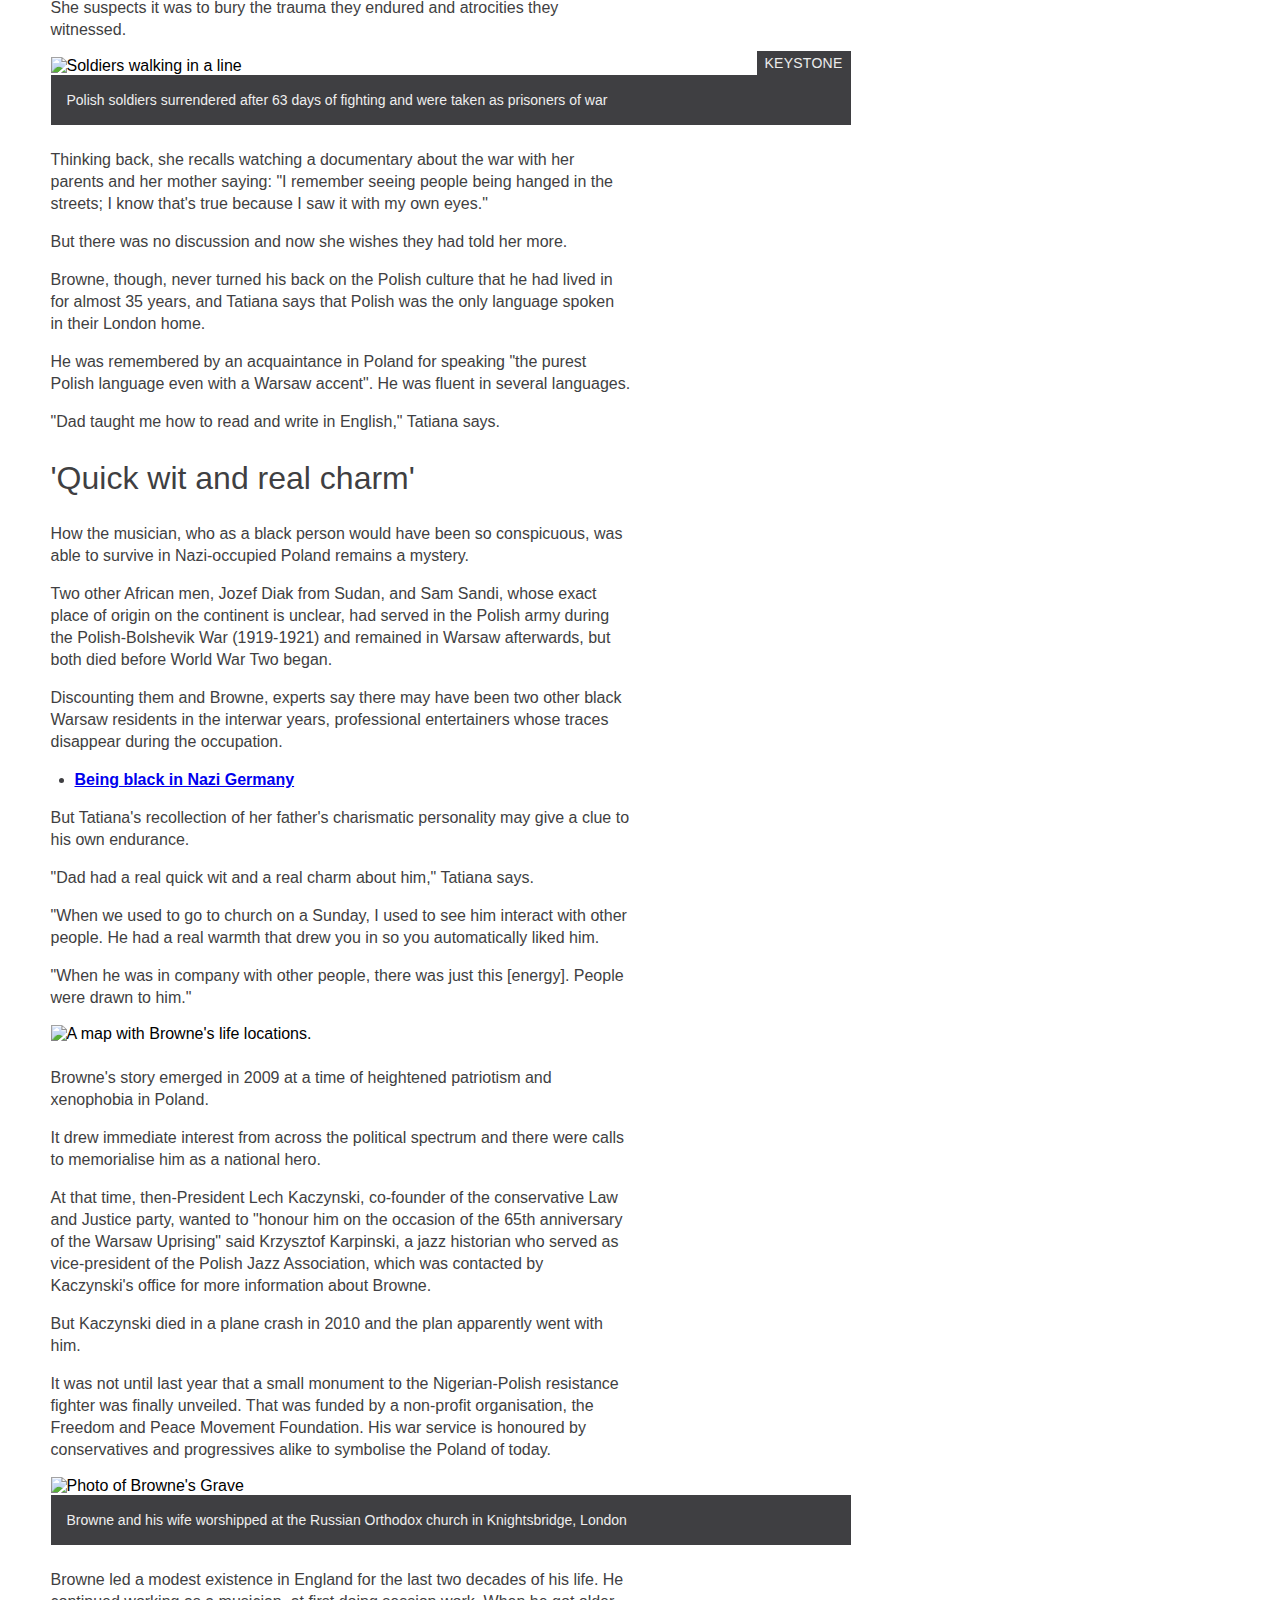
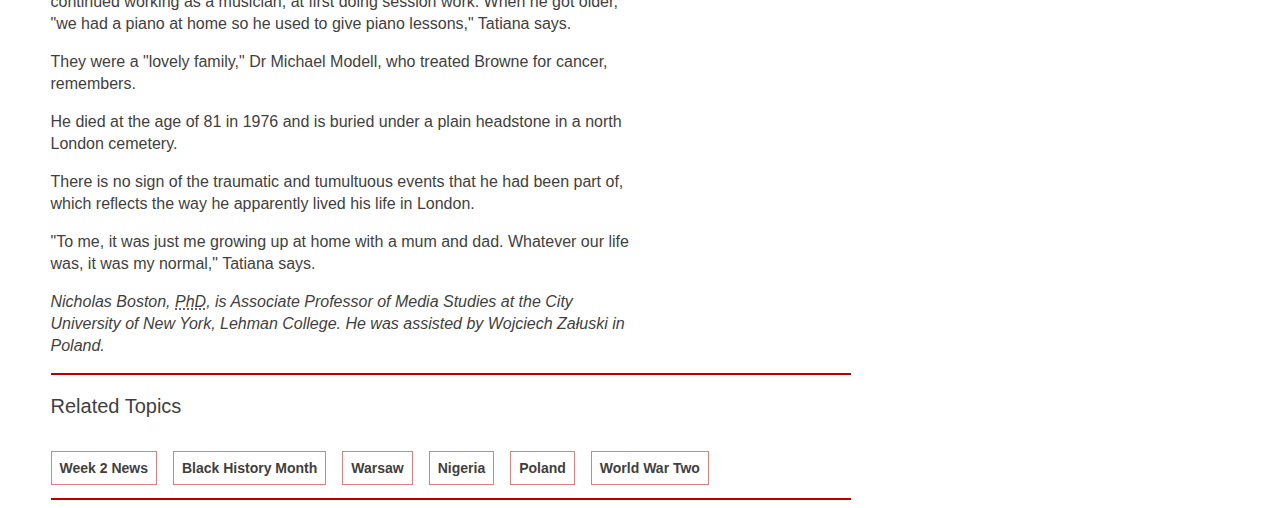
==== commit feb4dab4: "Style sheet unified, minor corrections" ====
--- a/index.html
+++ b/index.html
@@ -5,22 +5,23 @@
     <meta name="viewport" content="width=device-width, initial-scale=1.0">
     <title>August Browne: The Nigeria-born man who joined the Polish resistance</title>
     <!--News Link: https://www.bbc.com/news/world-africa-54337607 -->
-    <link rel="stylesheet" href="css/style1.css">
+    <link rel="stylesheet" href="css/style.css">
 </head>
 <body>
     <article>
         <header>
             <h1>August Browne: The Nigeria-born man who joined the Polish resistance</h1>
             <strong class="author">By Nicholas Boston</strong><br>
-            <span class="sub-author">City University of New York</span><!--Queda más abajo y no se acomoda con margin-->
+            <span class="sub-author">City University of New York</span><!--Queda más abajo que en la página original y no pude conseguir subirlo con ninguna propiedad-->
             <div class="date">
                 <time>
                     <ul id="dateul">
+                        <!--El icono del reloj esta en un archivo png con un montón de otros íconos y no supe como ponerlo (el archivo está en el repositorio)-->
                         <li id="dateli">2 October</li>
                     </ul>
                 </time>
             </div>
-            <div>
+            <div><!-- Como puedo hacer para que este div tome el tamano del elemento a? Ahora esta en 0px y no me deja acomodar la línea separadora-->
                 <a class="link-button" href="https://www.bbc.com/news/topics/cyzmrmyxn4wt" target="_blank">Black History Month</a>
             </div>
         </header>
@@ -31,7 +32,7 @@
                     <span class="img-copy">PUBLIC DOMAIN</span>
                 </div>
             </figure>
-            <div class="width-only">
+            <div class="width-only"><!-- Hay una mejor forma de ajustar la columna de texto a este ancho sin que cambie también el de las fotos y otros contenidos?-->
                 <strong class="first-p">Among the hundreds of thousands of patriots that Poland celebrates for serving in the resistance movement in World War Two there is one black, Nigeria-born man.</strong>
                 <p>Jazz musician August Agboola Browne was in his forties, and had been in Poland for 17 years, when he joined the struggle against Nazi occupation in 1939 - thought to be the only black person in the country to do so.</p>
                 <p>Under the code name "Ali", he fought for his adopted country during the Siege of Warsaw when Germany invaded, and later in the Warsaw Uprising, which ended 76 years ago this month.</p>
@@ -132,7 +133,7 @@
                 <p>"When we used to go to church on a Sunday, I used to see him interact with other people. He had a real warmth that drew you in so you automatically liked him.</p>
                 <p>"When he was in company with other people, there was just this [energy]. People were drawn to him."</p>
             </div>
-            <figure>
+            <figure><!--En la noticia original esta foto tiene un ancho mayor al resto del artículo, conservando su tamaño original. Como puedo hacer que esta imagen en particular no respete los límites del elemento que lo contiene?-->
                 <img src="https://ichef.bbci.co.uk/news/800/cpsprodpb/A7D2/production/_114726924_august_agboola_640-nc.png" alt="A map with Browne's life locations.">
             </figure>
             <div class="width-only">
@@ -170,7 +171,7 @@
         <a class="link-button" href="https://www.bbc.com/news/topics/c50znx8v132t" target="_blank">Nigeria</a>
         <a class="link-button" href="https://www.bbc.com/news/topics/cywd23g0q1mt" target="_blank">Poland</a>
         <a class="link-button" href="https://www.bbc.com/news/topics/cz5jl9e9091t" target="_blank">World War Two</a>
-        <!--Porque no incluye los <a> en el div y le tengo que dar padding para que el separador quede abajo?-->
+        <!--Pasa lo mismo que en el header. El div no toma los elementos <a>-->
     </div>
 </body>
 </html>--- a/css/style.css
+++ b/css/style.css
@@ -0,0 +1,196 @@
+body {
+    width: 800px;
+    font-family: ReithSerif, Helvetica, Arial, freesans, sans-serif;
+    /*No pude descargar la fuente custom de la BBC (ReithSans) así que para comparar borre la fuente dejando Helvetica. Hay forma de descargarla?*/
+    margin-top: 197px;  /*Margins to position the article equal to the original site*/
+    margin-left: 50.5px;
+}
+
+header {
+    border-bottom: 1px solid #bababa;
+    padding-bottom: 47px;
+}
+
+h1 {
+    font-size: 44px;
+    font-weight: 500;
+    font-stretch: 100%;
+    text-size-adjust: 100%;
+    color: #3f3f42;
+    line-height: 48px;
+    margin-top: 0px;
+    margin-bottom: 14px;
+}
+
+strong.author {
+    font-size: 13px;
+    font-weight: 500;
+    margin-top: 16px;
+    color: #3f3f42;
+}
+
+span.sub-author{
+    font-size: 13px;
+    font-weight: 400;
+    color: #696969;
+}
+
+.date {
+    margin-top: 11px;
+    padding-left: 16px;
+}
+
+#dateul {
+    padding-left: 0px;
+    margin: 0px;
+}
+
+#dateli {
+    list-style-type: none;
+    font-size: 13px;
+    padding-left: 0px;
+    margin-top: 0px;
+    color: #5a5a5a;
+}
+
+.link-button {
+    float: left;
+    font-family: ReithSerif, Helvetica, Arial, freesans, sans-serif;
+    font-size: 14px;
+    font-weight: 700;
+    text-decoration-line: none;
+    color: #3f3f42;
+    margin-top: 13px;
+    margin-right: 16px;
+    margin-bottom: 4px;
+    border: 1px solid #DB7F7F;
+    padding: 8px;
+}
+
+a.link-button:hover {
+    background-color: #d80000;
+    color: #fff;
+}
+
+figure.first-img {
+    height: 533px;
+    width: 800px;
+    margin-left: 0px;
+    margin-bottom: 24px;
+}
+
+.img-container {
+    position: relative;
+}
+
+.img-copy {
+    background-color: #3f3f42;
+    position: absolute;
+    bottom: 0px;
+    right: 0px;
+    color: #ececec;
+    font-size: 14px;
+    letter-spacing: 0.25px;
+    padding-top: 4px;
+    padding-right: 8px;
+    padding-bottom: 4px;
+    padding-left: 8px;
+}
+
+img {
+    vertical-align: bottom;/*Para eliminar el pixel de más que tienen las img abajo*/
+}
+
+strong.first-p {
+    font-size: 16px;
+    font-weight: 700;
+    line-height: 22px;
+    color: #3f3f42;
+}
+
+div.width-only {
+    width: 580px;
+}
+
+p {
+    font-size: 16px;
+    line-height: 22px;
+    color: #3f3f42;
+    margin-bottom: 16px;
+    margin-top: 16px;
+}
+
+img.img-size {
+    height: 450px;
+    width: 800px;
+}
+
+figcaption {
+    background-color: #3f3f42;
+    color: #eeeeee;
+    padding: 16px;    
+    font-size: 14px;
+    line-height: 18px;
+}
+
+figure {
+    margin-bottom: 24px;
+    margin-left: 0px;
+    margin-right: 0px;
+}
+
+h2 {
+    font-size: 32px;
+    font-weight: 500;
+    color: #3f3f42;
+}
+
+.separation-line {
+    border-bottom: 2.5px solid #dbdbdb;
+    padding-bottom: 16px;
+}
+
+p.bold-text {
+    font-weight: 700;
+}
+
+ul {
+    padding-left: 24px;
+}
+
+li {
+    color: #3f3f42;
+    font-size: 16px;
+    line-height: 22px;
+    margin-top: 16px;
+}
+
+.related-topics-box {
+    border-top: 2px solid #B80000;
+    border-bottom: 2px solid #B80000;
+    padding-bottom: 60px;
+}
+
+h3 {
+    font-size: 20px;
+    font-weight: 500;
+    color: #3f3f3f;
+}
+
+.paragraph-link {
+    font-size: 1rem;
+    line-height: 1.375;
+    border-bottom: 1px solid #dcdcdc;
+    color: #222;
+    font-weight: bold;
+    text-decoration: none;
+}
+
+a.paragraph-link:hover{
+    color: #b80000;
+    border-bottom: 2px solid #b80000;
+}
+
+a.paragraph-link:visited{
+    color: #696969;
+}